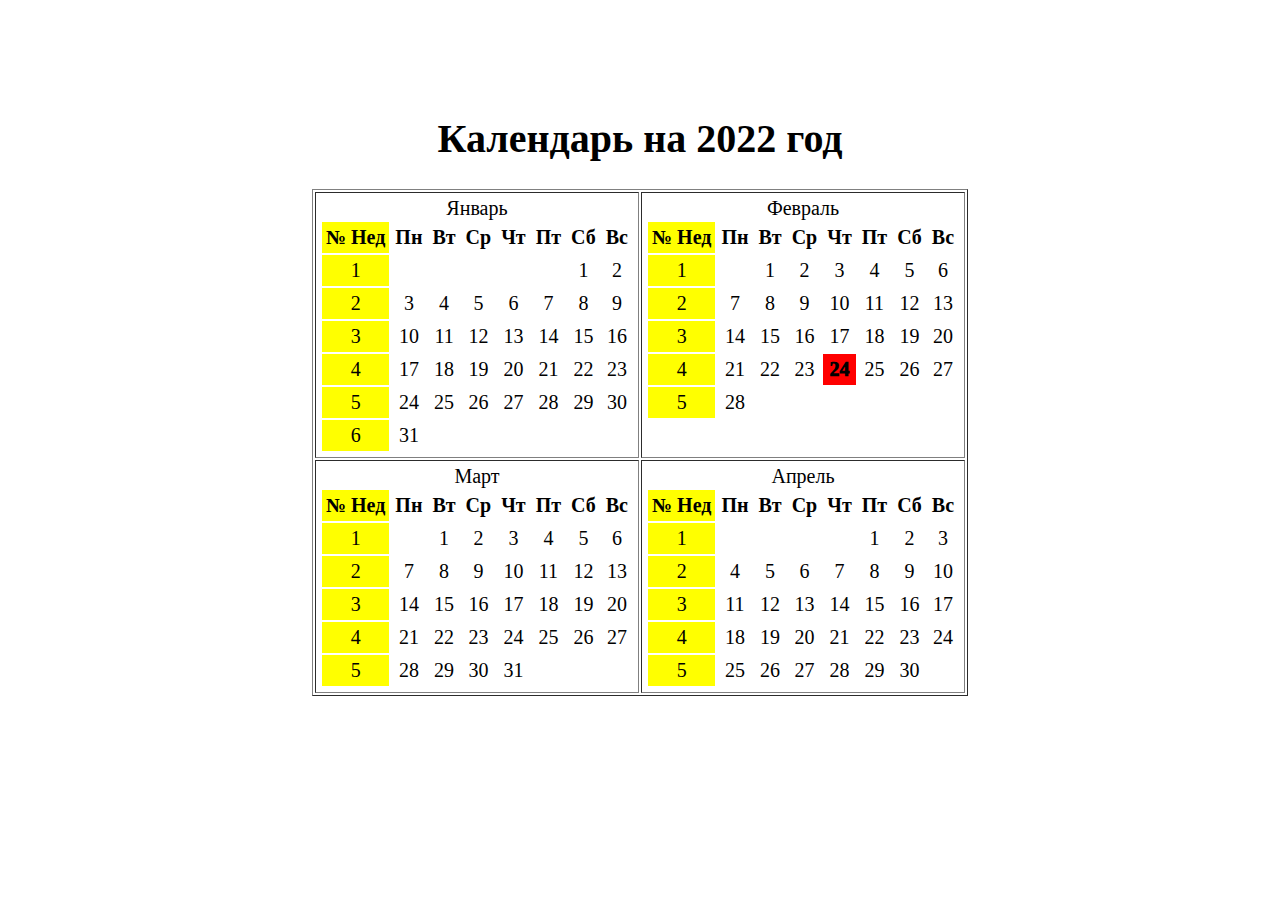
==== index.html @ 49517ae9 "hw4 done" ====
<!DOCTYPE html>
<html lang="en">
<head>
    <meta charset="UTF-8">
    <meta http-equiv="X-UA-Compatible" content="IE=edge">
    <meta name="viewport" content="width=device-width, initial-scale=1.0">
    <title>HW4</title>
    <style>
body {
    font-size: 20px;
    padding: 5rem;
}
th, td {
    padding: 0.25rem;
}
table {
    text-align: center;
    margin-left: auto;
    margin-right: auto;
}
h1 {
    text-align: center;
}
.pointday {
    background-color: red;
    font-weight: 1000;
}
.february {
    margin-bottom: 10%;
}
    </style>
</head>
<body>
    <div>
        <h1>Календарь на 2022 год</h1>
        <table border="1">
            <tbody>
                <tr>
                    <td>
                        <table>
                            <caption>Январь</caption>
                            <colgroup>
                                <col span="1" style="background:yellow">
                                <col>
                                <col>
                                <col>
                                <col>
                                <col>
                                <col>
                                <col>
                            </colgroup>
                            <tr>
                                <td><strong>№ Нед</strong></td>
                                <td><strong>Пн</strong></td>
                                <td><strong>Вт</strong></td>
                                <td><strong>Ср</strong></td>
                                <td><strong>Чт</strong></td>
                                <td><strong>Пт</strong></td>
                                <td><strong>Сб</strong></td>
                                <td><strong>Вс</strong></td>
                            </tr>
                            <tr>
                                <td>1</td>
                                <td>&nbsp;</td>
                                <td>&nbsp;</td>
                                <td>&nbsp;</td>
                                <td>&nbsp;</td>
                                <td>&nbsp;</td>
                                <td>1</td>
                                <td>2</td>
                            </tr>
                            <tr>
                                <td>2</td>
                                <td>3</td>
                                <td>4</td>
                                <td>5</td>
                                <td>6</td>
                                <td>7</td>
                                <td>8</td>
                                <td>9</td>
                            </tr>
                            <tr>
                                <td>3</td>
                                <td>10</td>
                                <td>11</td>
                                <td>12</td>
                                <td>13</td>
                                <td>14</td>
                                <td>15</td>
                                <td>16</td>
                            </tr>
                            <tr>
                                <td>4</td>
                                <td>17</td>
                                <td>18</td>
                                <td>19</td>
                                <td>20</td>
                                <td>21</td>
                                <td>22</td>
                                <td>23</td>
                            </tr>
                            <tr>
                                <td>5</td>
                                <td>24</td>
                                <td>25</td>
                                <td>26</td>
                                <td>27</td>
                                <td>28</td>
                                <td>29</td>
                                <td>30</td>
                            </tr>
                            <tr>
                                <td>6</td>
                                <td>31</td>
                                <td>&nbsp;</td>
                                <td>&nbsp;</td>
                                <td>&nbsp;</td>
                                <td>&nbsp;</td>
                                <td>&nbsp;</td>
                                <td>&nbsp;</td>
                            </tr>
                        </table>
                    </td>
                    <td>
                        <table class="february">
                            <caption>Февраль</caption>
                            <colgroup>
                                <col span="1" style="background:yellow">
                                <col>
                                <col>
                                <col>
                                <col>
                                <col>
                                <col>
                                <col>
                            </colgroup>
                            <tr>
                                <td><strong>№ Нед</strong></td>
                                <td><strong>Пн</strong></td>
                                <td><strong>Вт</strong></td>
                                <td><strong>Ср</strong></td>
                                <td><strong>Чт</strong></td>
                                <td><strong>Пт</strong></td>
                                <td><strong>Сб</strong></td>
                                <td><strong>Вс</strong></td>
                            </tr>
                            <tr>
                                <td>1</td>
                                <td>&nbsp;</td>
                                <td>1</td>
                                <td>2</td>
                                <td>3</td>
                                <td>4</td>
                                <td>5</td>
                                <td>6</td>
                            </tr>
                            <tr>
                                <td>2</td>
                                <td>7</td>
                                <td>8</td>
                                <td>9</td>
                                <td>10</td>
                                <td>11</td>
                                <td>12</td>
                                <td>13</td>
                            </tr>
                            <tr>
                                <td>3</td>
                                <td>14</td>
                                <td>15</td>
                                <td>16</td>
                                <td>17</td>
                                <td>18</td>
                                <td>19</td>
                                <td>20</td>
                            </tr>
                            <tr>
                                <td>4</td>
                                <td>21</td>
                                <td>22</td>
                                <td>23</td>
                                <td class="pointday">24</td>
                                <td>25</td>
                                <td>26</td>
                                <td>27</td>
                            </tr>
                            <tr>
                                <td>5</td>
                                <td>28</td>
                                <td>&nbsp;</td>
                                <td>&nbsp;</td>
                                <td>&nbsp;</td>
                                <td>&nbsp;</td>
                                <td>&nbsp;</td>
                                <td>&nbsp;</td>
                            </tr>
                        </table>
                    </td>
                </tr>
                <tr>
                    <td>
                        <table>
                            <caption>Март</caption>
                            <colgroup>
                                <col span="1" style="background:yellow">
                                <col>
                                <col>
                                <col>
                                <col>
                                <col>
                                <col>
                                <col>
                            </colgroup>
                            <tr>
                                <td><strong>№ Нед</strong></td>
                                <td><strong>Пн</strong></td>
                                <td><strong>Вт</strong></td>
                                <td><strong>Ср</strong></td>
                                <td><strong>Чт</strong></td>
                                <td><strong>Пт</strong></td>
                                <td><strong>Сб</strong></td>
                                <td><strong>Вс</strong></td>
                            </tr>
                            <tr>
                                <td>1</td>
                                <td>&nbsp;</td>
                                <td>1</td>
                                <td>2</td>
                                <td>3</td>
                                <td>4</td>
                                <td>5</td>
                                <td>6</td>
                            </tr>
                            <tr>
                                <td>2</td>
                                <td>7</td>
                                <td>8</td>
                                <td>9</td>
                                <td>10</td>
                                <td>11</td>
                                <td>12</td>
                                <td>13</td>
                            </tr>
                            <tr>
                                <td>3</td>
                                <td>14</td>
                                <td>15</td>
                                <td>16</td>
                                <td>17</td>
                                <td>18</td>
                                <td>19</td>
                                <td>20</td>
                            </tr>
                            <tr>
                                <td>4</td>
                                <td>21</td>
                                <td>22</td>
                                <td>23</td>
                                <td>24</td>
                                <td>25</td>
                                <td>26</td>
                                <td>27</td>
                            </tr>
                            <tr>
                                <td>5</td>
                                <td>28</td>
                                <td>29</td>
                                <td>30</td>
                                <td>31</td>
                                <td>&nbsp;</td>
                                <td>&nbsp;</td>
                                <td>&nbsp;</td>
                            </tr>
                        </table>
                    </td>
                    <td>
                        <table>
                            <caption>Апрель</caption>
                            <colgroup>
                                <col span="1" style="background:yellow">
                                <col>
                                <col>
                                <col>
                                <col>
                                <col>
                                <col>
                                <col>
                            </colgroup>
                            <tr>
                                <td><strong>№ Нед</strong></td>
                                <td><strong>Пн</strong></td>
                                <td><strong>Вт</strong></td>
                                <td><strong>Ср</strong></td>
                                <td><strong>Чт</strong></td>
                                <td><strong>Пт</strong></td>
                                <td><strong>Сб</strong></td>
                                <td><strong>Вс</strong></td>
                            </tr>
                            <tr>
                                <td>1</td>
                                <td>&nbsp;</td>
                                <td>&nbsp;</td>
                                <td>&nbsp;</td>
                                <td>&nbsp;</td>
                                <td>1</td>
                                <td>2</td>
                                <td>3</td>
                            </tr>
                            <tr>
                                <td>2</td>
                                <td>4</td>
                                <td>5</td>
                                <td>6</td>
                                <td>7</td>
                                <td>8</td>
                                <td>9</td>
                                <td>10</td>
                            </tr>
                            <tr>
                                <td>3</td>
                                <td>11</td>
                                <td>12</td>
                                <td>13</td>
                                <td>14</td>
                                <td>15</td>
                                <td>16</td>
                                <td>17</td>
                            </tr>
                            <tr>
                                <td>4</td>
                                <td>18</td>
                                <td>19</td>
                                <td>20</td>
                                <td>21</td>
                                <td>22</td>
                                <td>23</td>
                                <td>24</td>
                            </tr>
                            <tr>
                                <td>5</td>
                                <td>25</td>
                                <td>26</td>
                                <td>27</td>
                                <td>28</td>
                                <td>29</td>
                                <td>30</td>
                                <td>&nbsp;</td>
                            </tr>
                        </table>
                    </td>
                </tr>
            </tbody>
        </table>
    </div>
</body>
</html>
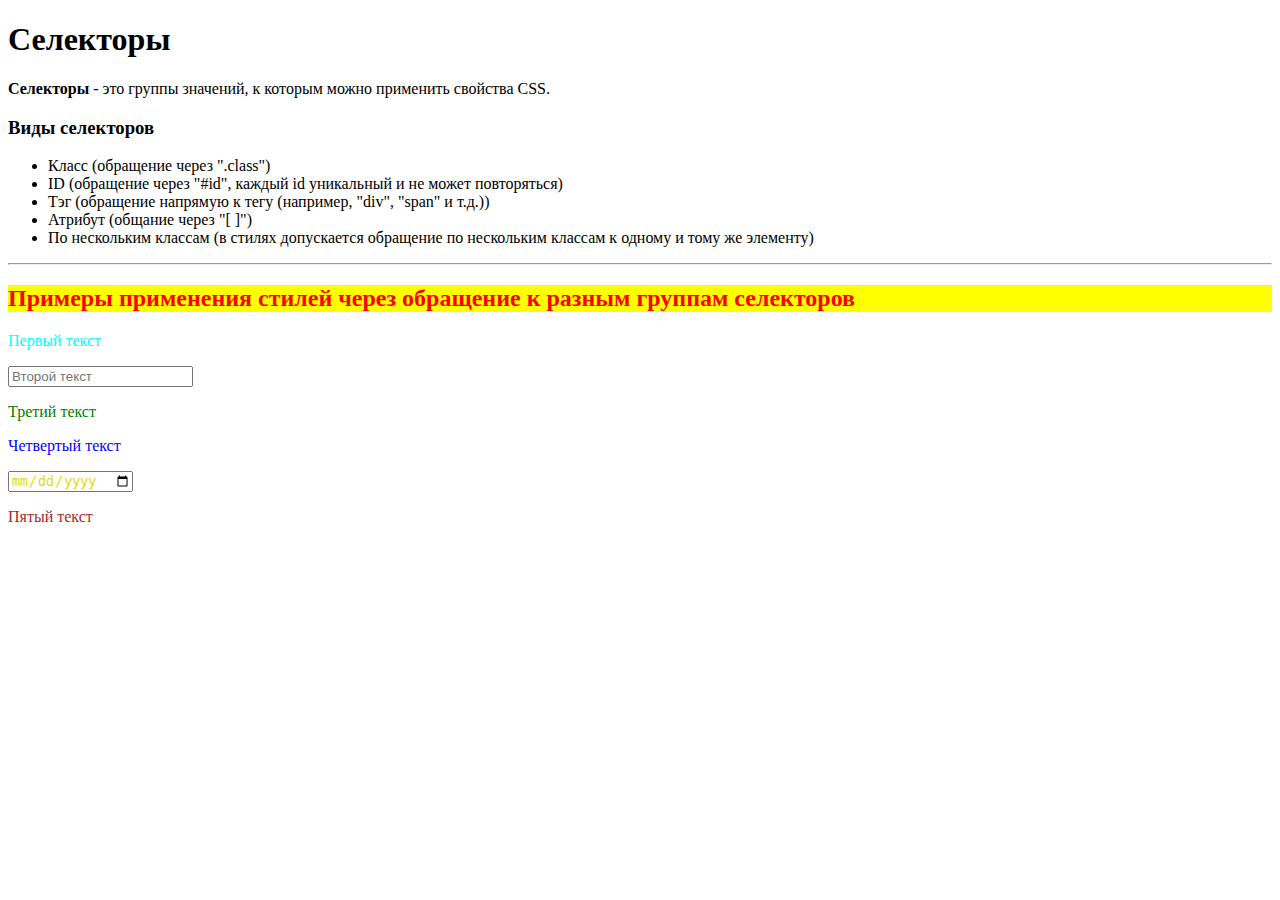
==== commit 8901bac0: "hw6 done" ====
--- a/index.html
+++ b/index.html
@@ -4,353 +4,53 @@
     <meta charset="UTF-8">
     <meta http-equiv="X-UA-Compatible" content="IE=edge">
     <meta name="viewport" content="width=device-width, initial-scale=1.0">
-    <title>HW4</title>
-    <style>
-body {
-    font-size: 20px;
-    padding: 5rem;
-}
-th, td {
-    padding: 0.25rem;
-}
-table {
-    text-align: center;
-    margin-left: auto;
-    margin-right: auto;
-}
-h1 {
-    text-align: center;
-}
-.pointday {
-    background-color: red;
-    font-weight: 1000;
-}
-.february {
-    margin-bottom: 10%;
-}
-    </style>
+    <title>DZ_6</title>
+    <link rel="stylesheet" href="./css/style.css">
 </head>
 <body>
-    <div>
-        <h1>Календарь на 2022 год</h1>
-        <table border="1">
-            <tbody>
-                <tr>
-                    <td>
-                        <table>
-                            <caption>Январь</caption>
-                            <colgroup>
-                                <col span="1" style="background:yellow">
-                                <col>
-                                <col>
-                                <col>
-                                <col>
-                                <col>
-                                <col>
-                                <col>
-                            </colgroup>
-                            <tr>
-                                <td><strong>№ Нед</strong></td>
-                                <td><strong>Пн</strong></td>
-                                <td><strong>Вт</strong></td>
-                                <td><strong>Ср</strong></td>
-                                <td><strong>Чт</strong></td>
-                                <td><strong>Пт</strong></td>
-                                <td><strong>Сб</strong></td>
-                                <td><strong>Вс</strong></td>
-                            </tr>
-                            <tr>
-                                <td>1</td>
-                                <td>&nbsp;</td>
-                                <td>&nbsp;</td>
-                                <td>&nbsp;</td>
-                                <td>&nbsp;</td>
-                                <td>&nbsp;</td>
-                                <td>1</td>
-                                <td>2</td>
-                            </tr>
-                            <tr>
-                                <td>2</td>
-                                <td>3</td>
-                                <td>4</td>
-                                <td>5</td>
-                                <td>6</td>
-                                <td>7</td>
-                                <td>8</td>
-                                <td>9</td>
-                            </tr>
-                            <tr>
-                                <td>3</td>
-                                <td>10</td>
-                                <td>11</td>
-                                <td>12</td>
-                                <td>13</td>
-                                <td>14</td>
-                                <td>15</td>
-                                <td>16</td>
-                            </tr>
-                            <tr>
-                                <td>4</td>
-                                <td>17</td>
-                                <td>18</td>
-                                <td>19</td>
-                                <td>20</td>
-                                <td>21</td>
-                                <td>22</td>
-                                <td>23</td>
-                            </tr>
-                            <tr>
-                                <td>5</td>
-                                <td>24</td>
-                                <td>25</td>
-                                <td>26</td>
-                                <td>27</td>
-                                <td>28</td>
-                                <td>29</td>
-                                <td>30</td>
-                            </tr>
-                            <tr>
-                                <td>6</td>
-                                <td>31</td>
-                                <td>&nbsp;</td>
-                                <td>&nbsp;</td>
-                                <td>&nbsp;</td>
-                                <td>&nbsp;</td>
-                                <td>&nbsp;</td>
-                                <td>&nbsp;</td>
-                            </tr>
-                        </table>
-                    </td>
-                    <td>
-                        <table class="february">
-                            <caption>Февраль</caption>
-                            <colgroup>
-                                <col span="1" style="background:yellow">
-                                <col>
-                                <col>
-                                <col>
-                                <col>
-                                <col>
-                                <col>
-                                <col>
-                            </colgroup>
-                            <tr>
-                                <td><strong>№ Нед</strong></td>
-                                <td><strong>Пн</strong></td>
-                                <td><strong>Вт</strong></td>
-                                <td><strong>Ср</strong></td>
-                                <td><strong>Чт</strong></td>
-                                <td><strong>Пт</strong></td>
-                                <td><strong>Сб</strong></td>
-                                <td><strong>Вс</strong></td>
-                            </tr>
-                            <tr>
-                                <td>1</td>
-                                <td>&nbsp;</td>
-                                <td>1</td>
-                                <td>2</td>
-                                <td>3</td>
-                                <td>4</td>
-                                <td>5</td>
-                                <td>6</td>
-                            </tr>
-                            <tr>
-                                <td>2</td>
-                                <td>7</td>
-                                <td>8</td>
-                                <td>9</td>
-                                <td>10</td>
-                                <td>11</td>
-                                <td>12</td>
-                                <td>13</td>
-                            </tr>
-                            <tr>
-                                <td>3</td>
-                                <td>14</td>
-                                <td>15</td>
-                                <td>16</td>
-                                <td>17</td>
-                                <td>18</td>
-                                <td>19</td>
-                                <td>20</td>
-                            </tr>
-                            <tr>
-                                <td>4</td>
-                                <td>21</td>
-                                <td>22</td>
-                                <td>23</td>
-                                <td class="pointday">24</td>
-                                <td>25</td>
-                                <td>26</td>
-                                <td>27</td>
-                            </tr>
-                            <tr>
-                                <td>5</td>
-                                <td>28</td>
-                                <td>&nbsp;</td>
-                                <td>&nbsp;</td>
-                                <td>&nbsp;</td>
-                                <td>&nbsp;</td>
-                                <td>&nbsp;</td>
-                                <td>&nbsp;</td>
-                            </tr>
-                        </table>
-                    </td>
-                </tr>
-                <tr>
-                    <td>
-                        <table>
-                            <caption>Март</caption>
-                            <colgroup>
-                                <col span="1" style="background:yellow">
-                                <col>
-                                <col>
-                                <col>
-                                <col>
-                                <col>
-                                <col>
-                                <col>
-                            </colgroup>
-                            <tr>
-                                <td><strong>№ Нед</strong></td>
-                                <td><strong>Пн</strong></td>
-                                <td><strong>Вт</strong></td>
-                                <td><strong>Ср</strong></td>
-                                <td><strong>Чт</strong></td>
-                                <td><strong>Пт</strong></td>
-                                <td><strong>Сб</strong></td>
-                                <td><strong>Вс</strong></td>
-                            </tr>
-                            <tr>
-                                <td>1</td>
-                                <td>&nbsp;</td>
-                                <td>1</td>
-                                <td>2</td>
-                                <td>3</td>
-                                <td>4</td>
-                                <td>5</td>
-                                <td>6</td>
-                            </tr>
-                            <tr>
-                                <td>2</td>
-                                <td>7</td>
-                                <td>8</td>
-                                <td>9</td>
-                                <td>10</td>
-                                <td>11</td>
-                                <td>12</td>
-                                <td>13</td>
-                            </tr>
-                            <tr>
-                                <td>3</td>
-                                <td>14</td>
-                                <td>15</td>
-                                <td>16</td>
-                                <td>17</td>
-                                <td>18</td>
-                                <td>19</td>
-                                <td>20</td>
-                            </tr>
-                            <tr>
-                                <td>4</td>
-                                <td>21</td>
-                                <td>22</td>
-                                <td>23</td>
-                                <td>24</td>
-                                <td>25</td>
-                                <td>26</td>
-                                <td>27</td>
-                            </tr>
-                            <tr>
-                                <td>5</td>
-                                <td>28</td>
-                                <td>29</td>
-                                <td>30</td>
-                                <td>31</td>
-                                <td>&nbsp;</td>
-                                <td>&nbsp;</td>
-                                <td>&nbsp;</td>
-                            </tr>
-                        </table>
-                    </td>
-                    <td>
-                        <table>
-                            <caption>Апрель</caption>
-                            <colgroup>
-                                <col span="1" style="background:yellow">
-                                <col>
-                                <col>
-                                <col>
-                                <col>
-                                <col>
-                                <col>
-                                <col>
-                            </colgroup>
-                            <tr>
-                                <td><strong>№ Нед</strong></td>
-                                <td><strong>Пн</strong></td>
-                                <td><strong>Вт</strong></td>
-                                <td><strong>Ср</strong></td>
-                                <td><strong>Чт</strong></td>
-                                <td><strong>Пт</strong></td>
-                                <td><strong>Сб</strong></td>
-                                <td><strong>Вс</strong></td>
-                            </tr>
-                            <tr>
-                                <td>1</td>
-                                <td>&nbsp;</td>
-                                <td>&nbsp;</td>
-                                <td>&nbsp;</td>
-                                <td>&nbsp;</td>
-                                <td>1</td>
-                                <td>2</td>
-                                <td>3</td>
-                            </tr>
-                            <tr>
-                                <td>2</td>
-                                <td>4</td>
-                                <td>5</td>
-                                <td>6</td>
-                                <td>7</td>
-                                <td>8</td>
-                                <td>9</td>
-                                <td>10</td>
-                            </tr>
-                            <tr>
-                                <td>3</td>
-                                <td>11</td>
-                                <td>12</td>
-                                <td>13</td>
-                                <td>14</td>
-                                <td>15</td>
-                                <td>16</td>
-                                <td>17</td>
-                            </tr>
-                            <tr>
-                                <td>4</td>
-                                <td>18</td>
-                                <td>19</td>
-                                <td>20</td>
-                                <td>21</td>
-                                <td>22</td>
-                                <td>23</td>
-                                <td>24</td>
-                            </tr>
-                            <tr>
-                                <td>5</td>
-                                <td>25</td>
-                                <td>26</td>
-                                <td>27</td>
-                                <td>28</td>
-                                <td>29</td>
-                                <td>30</td>
-                                <td>&nbsp;</td>
-                            </tr>
-                        </table>
-                    </td>
-                </tr>
-            </tbody>
-        </table>
-    </div>
+    <main>
+        <section>
+            <div>
+                <h1>Селекторы</h1>
+                <p>
+                    <strong>Селекторы</strong> - это группы значений, к которым можно применить свойства CSS.
+                </p>
+                <h3>Виды селекторов</h3>
+                <ul>
+                    <li>Класс (обращение через ".class")</li>
+                    <li>ID (обращение через "#id", каждый id уникальный и не может повторяться)</li>
+                    <li>Тэг (обращение напрямую к тегу (например, "div", "span" и т.д.))</li>
+                    <li>Атрибут (общание через "[ ]")</li>
+                    <li>По нескольким классам (в стилях допускается обращение по нескольким классам к одному и тому же элементу)</li>
+                </ul>
+            </div>
+        </section>
+        <hr>
+        <section>
+            <div>
+                <h2 class="backgroundtitle title">Примеры применения стилей через обращение к разным группам селекторов</h2>
+                <p>
+                    <span>Первый текст</span>
+                </p>
+                <form>
+                    <label>
+                        <input type="text" placeholder="Второй текст">
+                    </label>
+                </form>
+                <div class="double-class">
+                    <p class="third-text">
+                        Третий текст
+                    </p>
+                </div>
+                <p class="fourth-text">Четвертый текст</p>
+                <form>
+                    <label>
+                        <input type="date" id="fifthTextId">
+                    </label>
+                </form>
+                <p>Пятый текст</p>
+            </div>
+        </section>
+    </main>
 </body>
 </html>--- a/css/style.css
+++ b/css/style.css
@@ -0,0 +1,31 @@
+.backgroundtitle {
+    background-color: yellow;
+}
+
+.title {
+    color: red;
+}
+
+input[placeholder] {
+    color: red;
+}
+
+span {
+    color: aqua;
+}
+
+.double-class .third-text {
+    color: green;
+}
+
+.fourth-text {
+    color: blue;
+}
+
+#fifthTextId {
+    color: rgb(224, 221, 1);
+}
+
+p:nth-last-child(1) {
+    color: brown;
+}
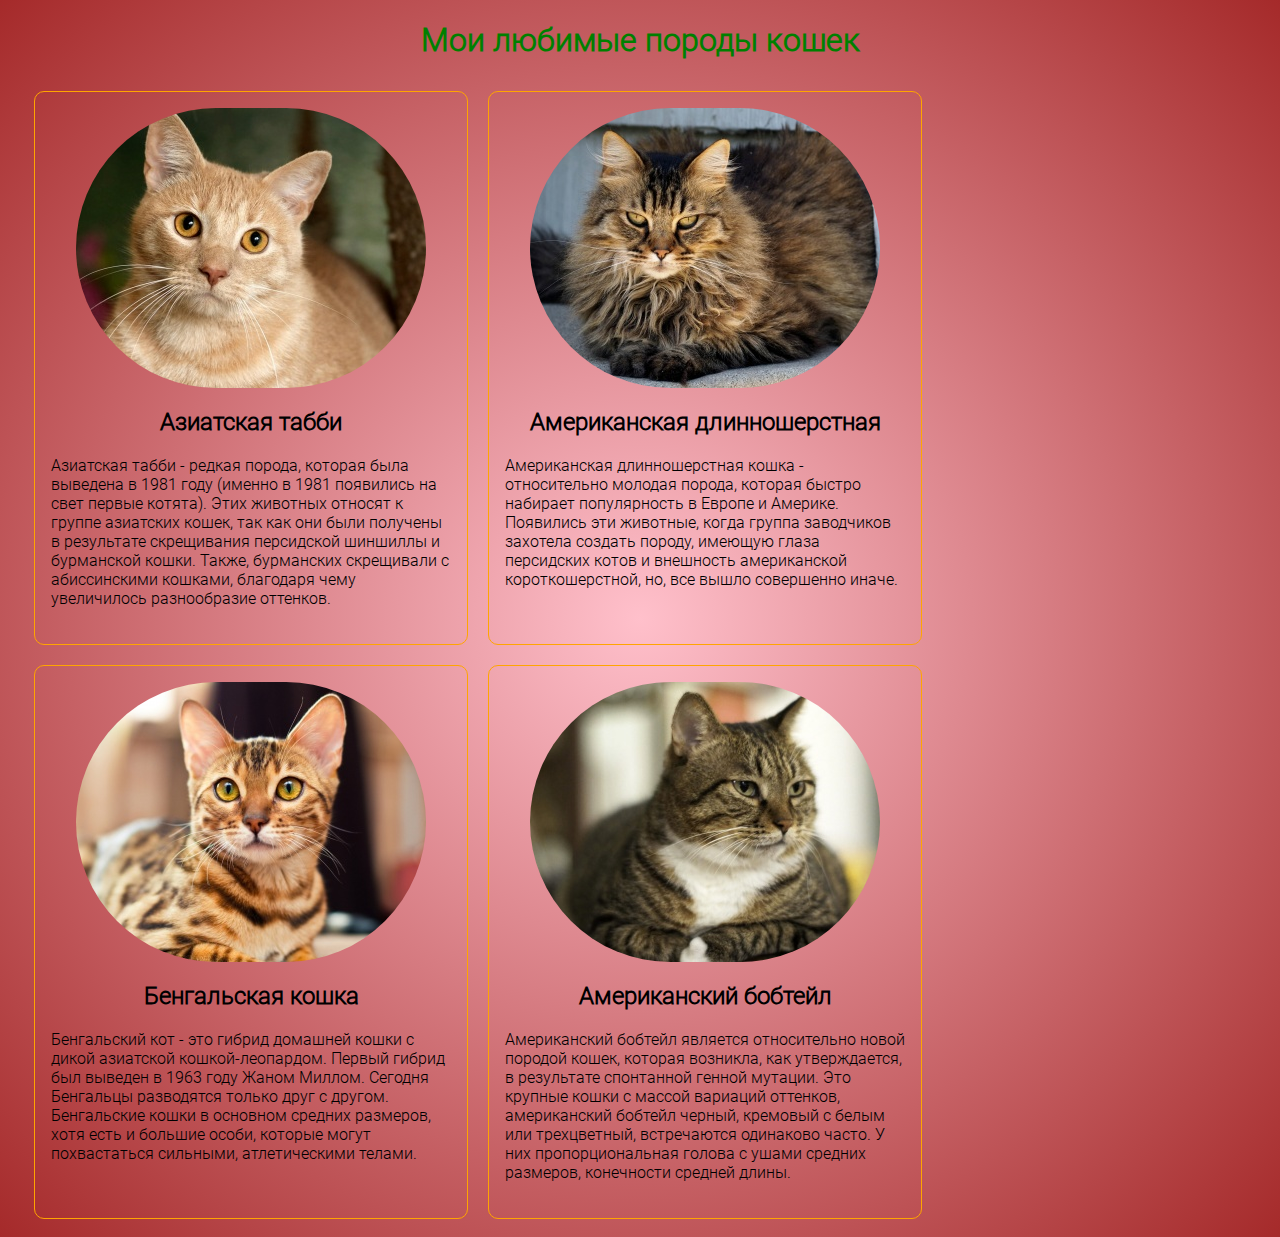
==== commit df4885b8: "hw7 done" ====
--- a/index.html
+++ b/index.html
@@ -1,56 +1,55 @@
 <!DOCTYPE html>
-<html lang="en">
+<html lang="ru">
 <head>
     <meta charset="UTF-8">
     <meta http-equiv="X-UA-Compatible" content="IE=edge">
     <meta name="viewport" content="width=device-width, initial-scale=1.0">
-    <title>DZ_6</title>
-    <link rel="stylesheet" href="./css/style.css">
+    <link rel="stylesheet" href="./fonts/fonts.css">
+    <link rel="stylesheet" href="./style.css">
+    <title>DZ_7</title>
 </head>
 <body>
     <main>
-        <section>
-            <div>
-                <h1>Селекторы</h1>
+        <h1 class="main-title">Мои любимые породы кошек</h1>
+        <div class="container">
+            <div class="card">
+                <img class="image" src="./images/aziatskaya-tabbi.jpg" alt="aziatskaya-tabbi">
+                <h2 class="secondary-title">Азиатская табби</h2>
                 <p>
-                    <strong>Селекторы</strong> - это группы значений, к которым можно применить свойства CSS.
+                    Азиатская табби - редкая порода, которая была выведена в 1981 году (именно в 1981 появились на свет первые котята). 
+                    Этих животных относят к группе азиатских кошек, так как они были получены в результате скрещивания персидской шиншиллы и бурманской кошки. 
+                    Также, бурманских скрещивали с абиссинскими кошками, благодаря чему увеличилось разнообразие оттенков.
                 </p>
-                <h3>Виды селекторов</h3>
-                <ul>
-                    <li>Класс (обращение через ".class")</li>
-                    <li>ID (обращение через "#id", каждый id уникальный и не может повторяться)</li>
-                    <li>Тэг (обращение напрямую к тегу (например, "div", "span" и т.д.))</li>
-                    <li>Атрибут (общание через "[ ]")</li>
-                    <li>По нескольким классам (в стилях допускается обращение по нескольким классам к одному и тому же элементу)</li>
-                </ul>
             </div>
-        </section>
-        <hr>
-        <section>
-            <div>
-                <h2 class="backgroundtitle title">Примеры применения стилей через обращение к разным группам селекторов</h2>
+            <div class="card">
+                <img class="image" src="./images/amerikanskaya-dlinnosherstnaya-koshka.jpg" alt="amerikanskaya-dlinnosherstnaya">
+                <h2 class="secondary-title">Американская длинношерстная</h2>
                 <p>
-                    <span>Первый текст</span>
+                    Американская длинношерстная кошка - относительно молодая порода, которая быстро набирает популярность в Европе и Америке. 
+                    Появились эти животные, когда группа заводчиков захотела создать породу, имеющую глаза персидских котов и внешность американской 
+                    короткошерстной, но, все вышло совершенно иначе.
                 </p>
-                <form>
-                    <label>
-                        <input type="text" placeholder="Второй текст">
-                    </label>
-                </form>
-                <div class="double-class">
-                    <p class="third-text">
-                        Третий текст
-                    </p>
-                </div>
-                <p class="fourth-text">Четвертый текст</p>
-                <form>
-                    <label>
-                        <input type="date" id="fifthTextId">
-                    </label>
-                </form>
-                <p>Пятый текст</p>
             </div>
-        </section>
+            <div class="card">
+                <img class="image" src="./images/bengalskaya-koshka.jpg" alt="bengalskaya">
+                <h2 class="secondary-title">Бенгальская кошка</h2>
+                <p>
+                    Бенгальский кот - это гибрид домашней кошки с дикой азиатской кошкой-леопардом. Первый гибрид был выведен в 1963 году Жаном Миллом. 
+                    Сегодня Бенгальцы разводятся только друг с другом. Бенгальские кошки в основном средних размеров, хотя есть и большие особи, 
+                    которые могут похвастаться сильными, атлетическими телами.
+                </p>
+            </div>
+            <div class="card">
+                <img class="image" src="./images/amerikanskiy-bobteyl.jpg" alt="amerikanskiy-bobteyl">
+                <h2 class="secondary-title">Американский бобтейл</h2>
+                <p>
+                    Американский бобтейл является относительно новой породой кошек, которая возникла, как утверждается, в результате спонтанной генной мутации.
+                    Это крупные кошки с массой вариаций оттенков, американский бобтейл черный, кремовый с белым или трехцветный, встречаются одинаково часто.
+                    У них пропорциональная голова с ушами средних размеров, конечности средней длины.
+                </p>
+            </div>
+            <p class="clearfix"></p>
+        </div>
     </main>
 </body>
 </html>--- a/fonts/fonts.css
+++ b/fonts/fonts.css
@@ -0,0 +1,7 @@
+@font-face {
+  font-family: 'Roboto';
+  src: url(./Roboto-Light.woff) format('woff'),
+       url(./Roboto-Light.woff2) format('woff2');
+       font-weight: 300;
+       font-style: normal;
+}
--- a/style.css
+++ b/style.css
@@ -0,0 +1,56 @@
+html {
+    font-family: 'Roboto', sans-serif;
+    font-weight: 300;
+    font-style: normal;
+}
+
+.container {
+    max-width: 100%;
+    margin-left: auto;
+    margin-right: auto;
+    padding-left: 1rem;
+    padding-right: 1rem;
+}
+
+.card {
+    border: 1px solid orange;
+    border-radius: 10px;
+    float: left;
+    max-width: 400px;
+    padding: 1rem;
+    margin: 10px;
+    min-height: 520px;
+}
+
+.card:hover {
+    box-shadow: 0px 10px 15px 0px red;
+}
+
+.image {
+    display: block;
+    margin-left: auto;
+    margin-right: auto;
+    border-radius: 150px;
+    max-width: 100%;
+}
+
+.main-title {
+    margin-left: auto;
+    margin-right: auto;
+    text-align: center;
+    color: green;
+}
+
+.secondary-title {
+    margin-left: auto;
+    margin-right: auto;
+    text-align: center; 
+}
+
+body {
+    background-image: radial-gradient(pink, brown)
+}
+
+.clearfix {
+    clear: both;
+}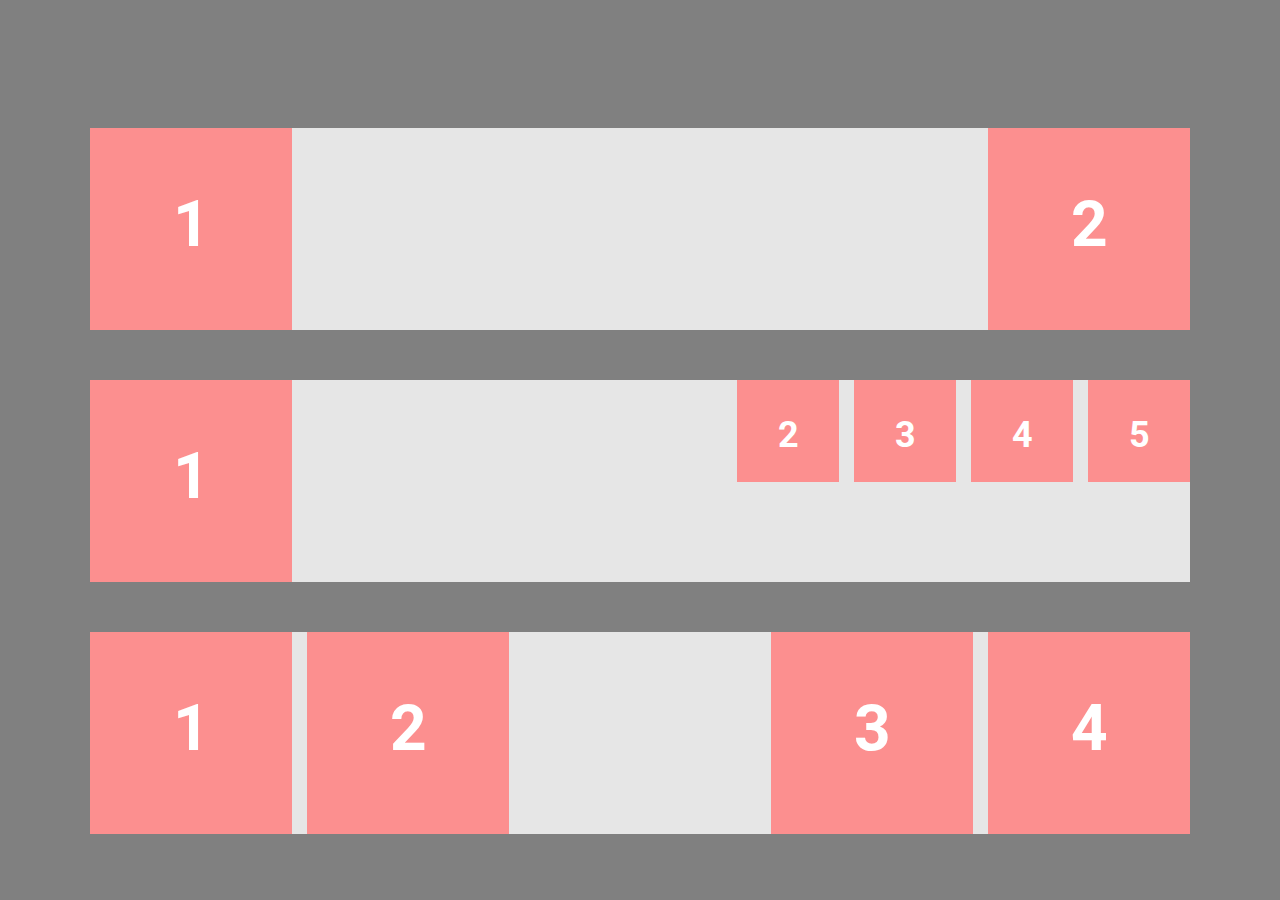
==== commit 6803ed08: "hw9 done" ====
--- a/index.html
+++ b/index.html
@@ -1,55 +1,59 @@
 <!DOCTYPE html>
-<html lang="ru">
+<html lang="en">
 <head>
     <meta charset="UTF-8">
     <meta http-equiv="X-UA-Compatible" content="IE=edge">
     <meta name="viewport" content="width=device-width, initial-scale=1.0">
-    <link rel="stylesheet" href="./fonts/fonts.css">
+    <link rel="stylesheet" href="./fonts/font.css">
     <link rel="stylesheet" href="./style.css">
-    <title>DZ_7</title>
+    <title>DZ_9</title>
 </head>
 <body>
-    <main>
-        <h1 class="main-title">Мои любимые породы кошек</h1>
-        <div class="container">
-            <div class="card">
-                <img class="image" src="./images/aziatskaya-tabbi.jpg" alt="aziatskaya-tabbi">
-                <h2 class="secondary-title">Азиатская табби</h2>
-                <p>
-                    Азиатская табби - редкая порода, которая была выведена в 1981 году (именно в 1981 появились на свет первые котята). 
-                    Этих животных относят к группе азиатских кошек, так как они были получены в результате скрещивания персидской шиншиллы и бурманской кошки. 
-                    Также, бурманских скрещивали с абиссинскими кошками, благодаря чему увеличилось разнообразие оттенков.
-                </p>
+    <section>
+        <div class="card card1">
+            <span>1</span>
+        </div>
+        <div class="card card2">
+            <span>2</span>
+        </div>
+        <p class="clearfix"></p>
+    </section>
+    <section>
+        <div class="card card3">
+            <span>1</span>
+        </div>
+        <div class="wrapper">
+            <div class="card card4">
+                <span>2</span>
             </div>
-            <div class="card">
-                <img class="image" src="./images/amerikanskaya-dlinnosherstnaya-koshka.jpg" alt="amerikanskaya-dlinnosherstnaya">
-                <h2 class="secondary-title">Американская длинношерстная</h2>
-                <p>
-                    Американская длинношерстная кошка - относительно молодая порода, которая быстро набирает популярность в Европе и Америке. 
-                    Появились эти животные, когда группа заводчиков захотела создать породу, имеющую глаза персидских котов и внешность американской 
-                    короткошерстной, но, все вышло совершенно иначе.
-                </p>
+            <div class="card card5">
+                <span>3</span>
             </div>
-            <div class="card">
-                <img class="image" src="./images/bengalskaya-koshka.jpg" alt="bengalskaya">
-                <h2 class="secondary-title">Бенгальская кошка</h2>
-                <p>
-                    Бенгальский кот - это гибрид домашней кошки с дикой азиатской кошкой-леопардом. Первый гибрид был выведен в 1963 году Жаном Миллом. 
-                    Сегодня Бенгальцы разводятся только друг с другом. Бенгальские кошки в основном средних размеров, хотя есть и большие особи, 
-                    которые могут похвастаться сильными, атлетическими телами.
-                </p>
+            <div class="card card6">
+                <span>4</span>
             </div>
-            <div class="card">
-                <img class="image" src="./images/amerikanskiy-bobteyl.jpg" alt="amerikanskiy-bobteyl">
-                <h2 class="secondary-title">Американский бобтейл</h2>
-                <p>
-                    Американский бобтейл является относительно новой породой кошек, которая возникла, как утверждается, в результате спонтанной генной мутации.
-                    Это крупные кошки с массой вариаций оттенков, американский бобтейл черный, кремовый с белым или трехцветный, встречаются одинаково часто.
-                    У них пропорциональная голова с ушами средних размеров, конечности средней длины.
-                </p>
+            <div class="card card7">
+                <span>5</span>
             </div>
-            <p class="clearfix"></p>
         </div>
-    </main>
+        <p class="clearfix"></p>
+    </section>
+    <section>
+        <div class="card card8">
+            <span>1</span>
+        </div>
+        <div class="card card9">
+            <span>2</span>
+        </div>
+        <div class="wrapper_2">
+            <div class="card card10">
+                <span>3</span>
+            </div>
+            <div class="card card11">
+                <span>4</span>
+            </div>
+        </div>
+        <p class="clearfix"></p>
+    </section>
 </body>
 </html>--- a/fonts/font.css
+++ b/fonts/font.css
@@ -0,0 +1,7 @@
+@font-face {
+  font-family: 'Roboto';
+  src: url(./Roboto-Bold.woff) format('woff'),
+       url(./Roboto-Bold.woff2) format('woff2');
+       font-weight: 700;
+       font-style: normal;
+}
--- a/style.css
+++ b/style.css
@@ -1,56 +1,77 @@
 html {
     font-family: 'Roboto', sans-serif;
-    font-weight: 300;
+    font-weight: 700;
     font-style: normal;
-}
-
-.container {
-    max-width: 100%;
-    margin-left: auto;
-    margin-right: auto;
-    padding-left: 1rem;
-    padding-right: 1rem;
-}
-
-.card {
-    border: 1px solid orange;
-    border-radius: 10px;
-    float: left;
-    max-width: 400px;
-    padding: 1rem;
-    margin: 10px;
-    min-height: 520px;
-}
-
-.card:hover {
-    box-shadow: 0px 10px 15px 0px red;
-}
-
-.image {
-    display: block;
-    margin-left: auto;
-    margin-right: auto;
-    border-radius: 150px;
-    max-width: 100%;
-}
-
-.main-title {
-    margin-left: auto;
-    margin-right: auto;
-    text-align: center;
-    color: green;
-}
-
-.secondary-title {
-    margin-left: auto;
-    margin-right: auto;
-    text-align: center; 
+    font-size: 64px;
 }
 
 body {
-    background-image: radial-gradient(pink, brown)
+    background-color: grey;
+    max-width: 1100px;
+    margin-left: auto;
+    margin-right: auto;
+    margin-top: 2rem
+}
+
+section {
+    background-color: #E6E6E6;
+    margin-bottom: 50px;
+}
+
+span {
+    color: white;
 }
 
 .clearfix {
     clear: both;
+}
+
+.card {
+    border: 1px solid #FC8F8F;
+    background-color: #FC8F8F;
+    height: 200px;
+    width: 200px;
+    text-align: center;
+    line-height: 300%;
+}
+
+.card1 {
+    float: left;
+}
+
+.card2 {
+    float: right;
+}
+
+.card3 {
+    float: left;
+}
+
+.card4, .card5, .card6, .card7 {
+    width: 100px;
+    height: 100px;
+    margin-left: 15px;
+    font-size: 36px;
+}
+
+.card8, .card9 {
+    float: left;
+    margin-right: 15px;
+}
+
+.wrapper_2 .card10, .card11 {
+    margin-left: 15px;
+    float: left;
+}
+
+.wrapper .card4, .card5, .card6, .card7 {
+    float: left;
+}
+
+.wrapper {
+    float: right;
+}
+
+.wrapper_2 {
+    float: right;
 }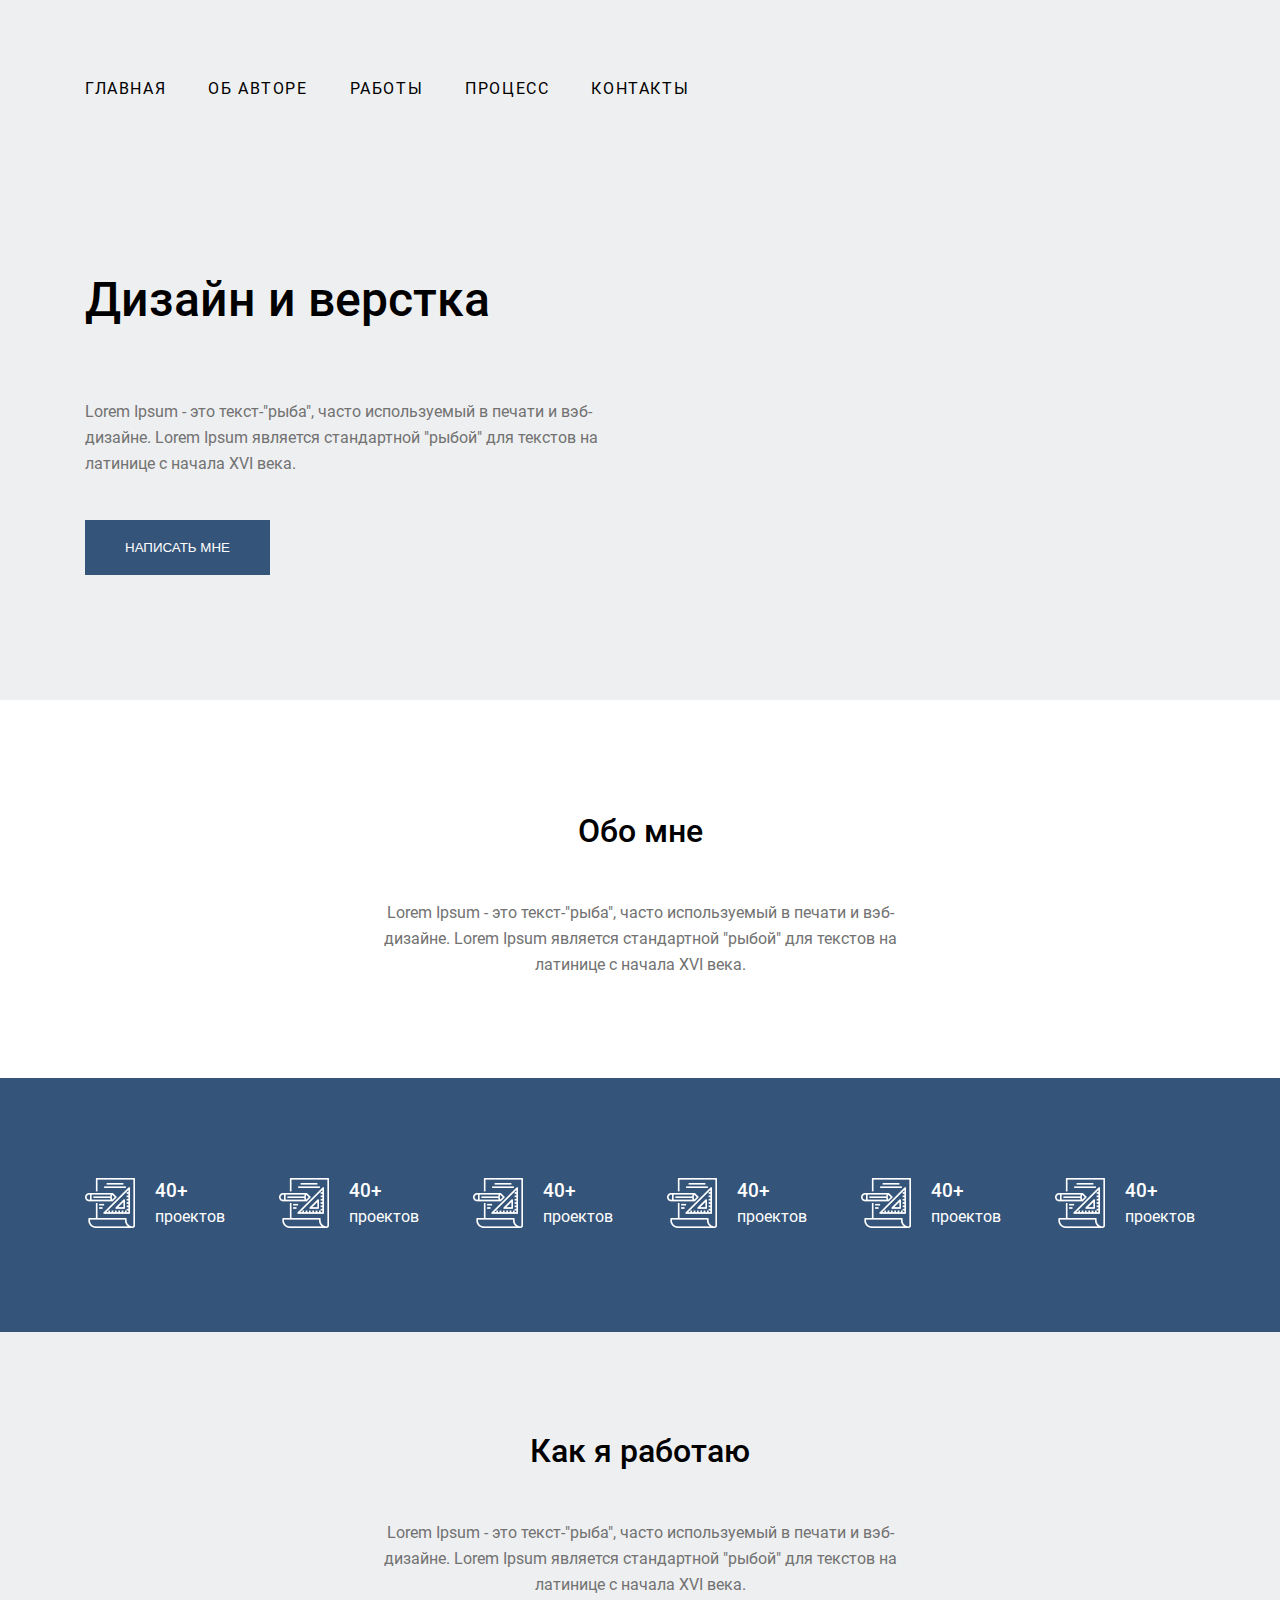
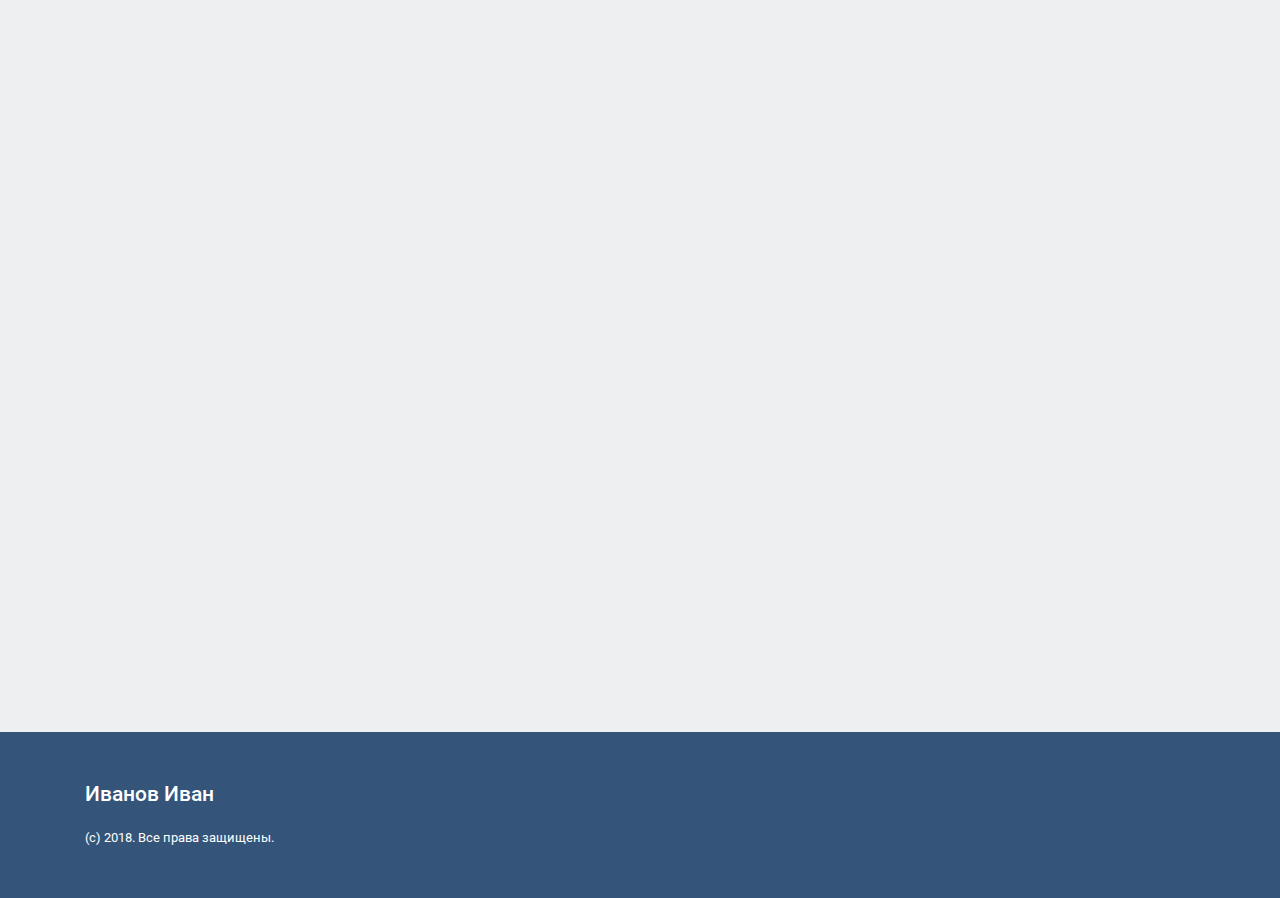
==== commit 14eb8fde: "hw8 done" ====
--- a/index.html
+++ b/index.html
@@ -1,59 +1,116 @@
 <!DOCTYPE html>
 <html lang="en">
+
 <head>
     <meta charset="UTF-8">
     <meta http-equiv="X-UA-Compatible" content="IE=edge">
     <meta name="viewport" content="width=device-width, initial-scale=1.0">
     <link rel="stylesheet" href="./fonts/font.css">
     <link rel="stylesheet" href="./style.css">
-    <title>DZ_9</title>
+    <title>DZ_8</title>
 </head>
+
 <body>
-    <section>
-        <div class="card card1">
-            <span>1</span>
-        </div>
-        <div class="card card2">
-            <span>2</span>
-        </div>
-        <p class="clearfix"></p>
-    </section>
-    <section>
-        <div class="card card3">
-            <span>1</span>
-        </div>
-        <div class="wrapper">
-            <div class="card card4">
-                <span>2</span>
-            </div>
-            <div class="card card5">
-                <span>3</span>
-            </div>
-            <div class="card card6">
-                <span>4</span>
-            </div>
-            <div class="card card7">
-                <span>5</span>
+    <section class="section_1">
+        <div class="container">
+            <nav class="header">
+                <a href="#" class="nav-link">ГЛАВНАЯ</a>
+                <a href="#" class="nav-link">ОБ АВТОРЕ</a>
+                <a href="#" class="nav-link">РАБОТЫ</a>
+                <a href="#" class="nav-link">ПРОЦЕСС</a>
+                <a href="#" class="nav-link">КОНТАКТЫ</a>
+            </nav>
+            <div class="main-content">
+                <h1 class="main-title">Дизайн и верстка</h1>
+                <p class="first-content">
+                    Lorem Ipsum - это текст-"рыба", часто используемый в печати и вэб-дизайне.
+                    Lorem Ipsum является стандартной "рыбой" для текстов на латинице с начала XVI века.
+                </p>
+                <button type="button" class="button">НАПИСАТЬ МНЕ</button>
             </div>
         </div>
-        <p class="clearfix"></p>
     </section>
-    <section>
-        <div class="card card8">
-            <span>1</span>
+    <section class="section_2">
+        <div class="container">
+            <h2 class="secondary-title">Обо мне</h2>
+            <p class="second-content">
+                Lorem Ipsum - это текст-"рыба", часто используемый в печати и вэб-дизайне.
+                Lorem Ipsum является стандартной "рыбой" для текстов на латинице с начала XVI века.
+            </p>
         </div>
-        <div class="card card9">
-            <span>2</span>
-        </div>
-        <div class="wrapper_2">
-            <div class="card card10">
-                <span>3</span>
-            </div>
-            <div class="card card11">
-                <span>4</span>
+        <div class="card-background">
+            <div class="container">
+                <div class="card-section">
+                    <div class="card">
+                        <img src="./images/card_logo.png" alt="logo">
+                        <div class="card-description">
+                            <h3>40+</h3>
+                            <p>проектов</p>
+                        </div>
+                    </div>
+                    <div class="card">
+                        <img src="./images/card_logo.png" alt="logo">
+                        <div class="card-description">
+                            <h3>40+</h3>
+                            <p>проектов</p>
+                        </div>
+                    </div>
+                    <div class="card">
+                        <img src="./images/card_logo.png" alt="logo">
+                        <div class="card-description">
+                            <h3>40+</h3>
+                            <p>проектов</p>
+                        </div>
+                    </div>
+                    <div class="card">
+                        <img src="./images/card_logo.png" alt="logo">
+                        <div class="card-description">
+                            <h3>40+</h3>
+                            <p>проектов</p>
+                        </div>
+                    </div>
+                    <div class="card">
+                        <img src="./images/card_logo.png" alt="logo">
+                        <div class="card-description">
+                            <h3>40+</h3>
+                            <p>проектов</p>
+                        </div>
+                    </div>
+                    <div class="card">
+                        <img src="./images/card_logo.png" alt="logo">
+                        <div class="card-description">
+                            <h3>40+</h3>
+                            <p>проектов</p>
+                        </div>
+                    </div>
+                </div>
             </div>
         </div>
-        <p class="clearfix"></p>
     </section>
+    <section class="section_3">
+        <div class="container">
+            <h2 class="third-title">Как я работаю</h2>
+            <p class="third-content">
+                Lorem Ipsum - это текст-"рыба", часто используемый в печати и вэб-дизайне.
+                Lorem Ipsum является стандартной "рыбой" для текстов на латинице с начала XVI века.
+            </p>
+            <div>
+                <iframe width="1110" height="600" src="https://www.youtube.com/embed/cUkkpj5uPLM"
+                    title="YouTube video player" frameborder="0"
+                    allow="accelerometer; autoplay; clipboard-write; encrypted-media; gyroscope; picture-in-picture"
+                    allowfullscreen>
+                </iframe>
+            </div>
+        </div>
+    </section>
+    <footer class="footer">
+        <div class="container">
+            <h3 class="footer-title">Иванов Иван</h3>
+            <p class="footer-content">
+                (с) 2018. Все права защищены.
+            </p>
+        </div>
+    </footer>
 </body>
+
 </html>--- a/fonts/font.css
+++ b/fonts/font.css
@@ -1,7 +1,15 @@
 @font-face {
   font-family: 'Roboto';
-  src: url(./Roboto-Bold.woff) format('woff'),
-       url(./Roboto-Bold.woff2) format('woff2');
-       font-weight: 700;
-       font-style: normal;
+  src: url('Roboto-Medium.woff') format('woff'),
+       url('Roboto-Medium.woff2') format('woff2');
+  font-weight: 500;
+  font-style: normal;
 }
+
+@font-face {
+  font-family: 'Roboto';
+  src: url('Roboto-Regular.woff') format('woff'),
+       url('Roboto-Regular.woff2') format('woff2');
+  font-weight: 400;
+  font-style: normal;
+}--- a/style.css
+++ b/style.css
@@ -1,77 +1,163 @@
+* {
+    margin: 0;
+    padding: 0;
+    box-sizing: border-box;
+}
+
+img {
+    max-width: 100%;
+}
+
+a {
+    text-decoration: none;
+    color: inherit;
+}
+
 html {
     font-family: 'Roboto', sans-serif;
-    font-weight: 700;
+    font-weight: 400;
     font-style: normal;
-    font-size: 64px;
 }
 
-body {
-    background-color: grey;
-    max-width: 1100px;
+h1, h2, h3 {
+    font-family: 'Roboto', sans-serif;
+    font-weight: 500;
+    font-style: normal;
+}
+
+.section_1 {
+    background-color: #EEEFF1;
+    min-height: 700px;
+}
+
+.container {
     margin-left: auto;
     margin-right: auto;
-    margin-top: 2rem
+    max-width: calc(1110px + 2rem);
+    padding-right: 1rem;
+    padding-left: 1rem;
 }
 
-section {
-    background-color: #E6E6E6;
-    margin-bottom: 50px;
+.header {
+    display: flex;
+    justify-content: flex-start;
+    gap: 42px;
+    padding-top: 79px;
+    padding-bottom: 162px;
+    letter-spacing: 0.1em
 }
 
-span {
-    color: white;
+.nav-link:hover {
+    color: #34547A;
+    font-family: 'Roboto', sans-serif;
+    font-weight: 500;
+    font-style: normal;
 }
 
-.clearfix {
-    clear: both;
+.first-content {
+    padding-top: 60px;
+    max-width: 540px;
+    color: #727272;
+    line-height: 26px;
 }
 
-.card {
-    border: 1px solid #FC8F8F;
-    background-color: #FC8F8F;
-    height: 200px;
-    width: 200px;
-    text-align: center;
-    line-height: 300%;
+h1 {
+    font-size: 48px;
+    line-height: 79px;
 }
 
-.card1 {
-    float: left;
+.main-content {
+    position: relative;
 }
 
-.card2 {
-    float: right;
+.button {
+    position: absolute;
+    top: 260px;
+    padding-top: 20px;
+    padding-bottom: 20px;
+    padding-left: 40px;
+    padding-right: 40px;
+    background-color: #34547A;
+    color: #FFFFFF;
+    border: none;
+    cursor:pointer;
 }
 
-.card3 {
-    float: left;
+.secondary-title {
+    margin-top: 112px;
+    text-align: center;
+    font-size: 32px;
+    line-height: 38px;
 }
 
-.card4, .card5, .card6, .card7 {
-    width: 100px;
-    height: 100px;
-    margin-left: 15px;
-    font-size: 36px;
+.second-content {
+    margin-top: 50px;
+    margin-bottom: 100px;
+    text-align: center;
+    color: #727272;
+    max-width: 540px;
+    margin-left: auto;
+    margin-right: auto;
+    line-height: 26px;
 }
 
-.card8, .card9 {
-    float: left;
-    margin-right: 15px;
+.card-background {
+    background-color: #34547A;
 }
 
-.wrapper_2 .card10, .card11 {
-    margin-left: 15px;
-    float: left;
+.card-section {
+    display: flex;
+    justify-content: space-between;
+    gap: 1rem;
+    padding-top: 100px;
+    padding-bottom: 100px;
 }
 
-.wrapper .card4, .card5, .card6, .card7 {
-    float: left;
+.card-description {
+    float: right;
+    color: #FFFFFF;
+    margin-left: 20px;
+    line-height: 26px;
 }
 
-.wrapper {
-    float: right;
+.section_3 {
+    background-color: #EEEFF1;
+    min-height: 1000px;
 }
 
-.wrapper_2 {
-    float: right;
+.third-title {
+    padding-top: 100px;
+    text-align: center;
+    font-size: 32px;
+    line-height: 38px;
+}
+
+.third-content {
+    margin-top: 50px;
+    margin-bottom: 100px;
+    text-align: center;
+    color: #727272;
+    max-width: 540px;
+    margin-left: auto;
+    margin-right: auto;
+    line-height: 26px;
+}
+
+.footer {
+    background-color: #34547A;
+    color: #FFFFFF;
+    min-height: 150px;
+    padding-top: 50px;
+    padding-bottom: 50px;
+}
+
+.footer-title {
+    padding-bottom: 20px;
+    font-size: 21px;
+    line-height: 25px;
+}
+
+.footer-content {
+    font-size: 13px;
+    line-height: 21px
 }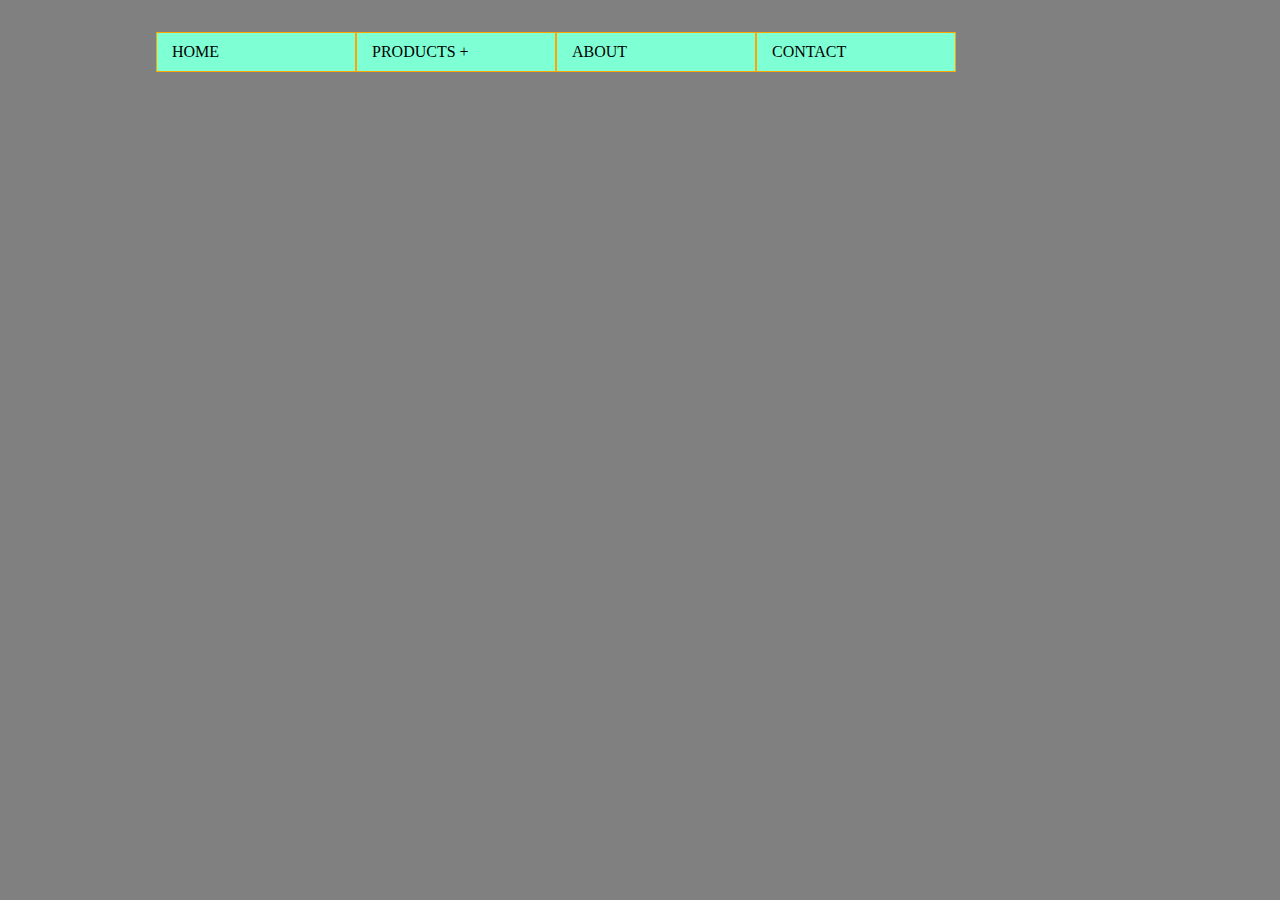
==== commit a410c449: "hw10 done" ====
--- a/index.html
+++ b/index.html
@@ -5,112 +5,35 @@
     <meta charset="UTF-8">
     <meta http-equiv="X-UA-Compatible" content="IE=edge">
     <meta name="viewport" content="width=device-width, initial-scale=1.0">
-    <link rel="stylesheet" href="./fonts/font.css">
     <link rel="stylesheet" href="./style.css">
-    <title>DZ_8</title>
+    <title>DZ_10</title>
 </head>
 
 <body>
-    <section class="section_1">
+    <main>
         <div class="container">
-            <nav class="header">
-                <a href="#" class="nav-link">ГЛАВНАЯ</a>
-                <a href="#" class="nav-link">ОБ АВТОРЕ</a>
-                <a href="#" class="nav-link">РАБОТЫ</a>
-                <a href="#" class="nav-link">ПРОЦЕСС</a>
-                <a href="#" class="nav-link">КОНТАКТЫ</a>
+            <nav>
+                <ul class="flex">
+                    <li>HOME</li>
+                    <li class="parent">
+                        <span>PRODUCTS +</span>
+                        <ul class="submenu">
+                            <li>Product 1</li>
+                            <li class="parent">
+                                <span>Product 2</span>
+                                <ul class="submenu">
+                                    <li>Sub item 1</li>
+                                    <li>Sub item 2</li>
+                                </ul>
+                            </li>
+                        </ul>
+                    </li>
+                    <li>ABOUT</li>
+                    <li>CONTACT</li>
+                </ul>
             </nav>
-            <div class="main-content">
-                <h1 class="main-title">Дизайн и верстка</h1>
-                <p class="first-content">
-                    Lorem Ipsum - это текст-"рыба", часто используемый в печати и вэб-дизайне.
-                    Lorem Ipsum является стандартной "рыбой" для текстов на латинице с начала XVI века.
-                </p>
-                <button type="button" class="button">НАПИСАТЬ МНЕ</button>
-            </div>
         </div>
-    </section>
-    <section class="section_2">
-        <div class="container">
-            <h2 class="secondary-title">Обо мне</h2>
-            <p class="second-content">
-                Lorem Ipsum - это текст-"рыба", часто используемый в печати и вэб-дизайне.
-                Lorem Ipsum является стандартной "рыбой" для текстов на латинице с начала XVI века.
-            </p>
-        </div>
-        <div class="card-background">
-            <div class="container">
-                <div class="card-section">
-                    <div class="card">
-                        <img src="./images/card_logo.png" alt="logo">
-                        <div class="card-description">
-                            <h3>40+</h3>
-                            <p>проектов</p>
-                        </div>
-                    </div>
-                    <div class="card">
-                        <img src="./images/card_logo.png" alt="logo">
-                        <div class="card-description">
-                            <h3>40+</h3>
-                            <p>проектов</p>
-                        </div>
-                    </div>
-                    <div class="card">
-                        <img src="./images/card_logo.png" alt="logo">
-                        <div class="card-description">
-                            <h3>40+</h3>
-                            <p>проектов</p>
-                        </div>
-                    </div>
-                    <div class="card">
-                        <img src="./images/card_logo.png" alt="logo">
-                        <div class="card-description">
-                            <h3>40+</h3>
-                            <p>проектов</p>
-                        </div>
-                    </div>
-                    <div class="card">
-                        <img src="./images/card_logo.png" alt="logo">
-                        <div class="card-description">
-                            <h3>40+</h3>
-                            <p>проектов</p>
-                        </div>
-                    </div>
-                    <div class="card">
-                        <img src="./images/card_logo.png" alt="logo">
-                        <div class="card-description">
-                            <h3>40+</h3>
-                            <p>проектов</p>
-                        </div>
-                    </div>
-                </div>
-            </div>
-        </div>
-    </section>
-    <section class="section_3">
-        <div class="container">
-            <h2 class="third-title">Как я работаю</h2>
-            <p class="third-content">
-                Lorem Ipsum - это текст-"рыба", часто используемый в печати и вэб-дизайне.
-                Lorem Ipsum является стандартной "рыбой" для текстов на латинице с начала XVI века.
-            </p>
-            <div>
-                <iframe width="1110" height="600" src="https://www.youtube.com/embed/cUkkpj5uPLM"
-                    title="YouTube video player" frameborder="0"
-                    allow="accelerometer; autoplay; clipboard-write; encrypted-media; gyroscope; picture-in-picture"
-                    allowfullscreen>
-                </iframe>
-            </div>
-        </div>
-    </section>
-    <footer class="footer">
-        <div class="container">
-            <h3 class="footer-title">Иванов Иван</h3>
-            <p class="footer-content">
-                (с) 2018. Все права защищены.
-            </p>
-        </div>
-    </footer>
+    </main>
 </body>
 
 </html>--- a/style.css
+++ b/style.css
@@ -4,160 +4,48 @@
     box-sizing: border-box;
 }
 
-img {
-    max-width: 100%;
-}
-
-a {
-    text-decoration: none;
-    color: inherit;
-}
-
-html {
-    font-family: 'Roboto', sans-serif;
-    font-weight: 400;
-    font-style: normal;
-}
-
-h1, h2, h3 {
-    font-family: 'Roboto', sans-serif;
-    font-weight: 500;
-    font-style: normal;
-}
-
-.section_1 {
-    background-color: #EEEFF1;
-    min-height: 700px;
+body {
+    background-color: gray;
 }
 
 .container {
+    max-width: 1000px;
     margin-left: auto;
     margin-right: auto;
-    max-width: calc(1110px + 2rem);
+    margin-top: 2rem;
+    padding-left: 1rem;
     padding-right: 1rem;
-    padding-left: 1rem;
 }
 
-.header {
+.flex {
     display: flex;
-    justify-content: flex-start;
-    gap: 42px;
-    padding-top: 79px;
-    padding-bottom: 162px;
-    letter-spacing: 0.1em
+    flex-direction: row;
 }
 
-.nav-link:hover {
-    color: #34547A;
-    font-family: 'Roboto', sans-serif;
-    font-weight: 500;
-    font-style: normal;
+li {
+    padding: 10px 50px 10px 15px;
+    border: 1px solid orange;
+    background-color: aquamarine;
+    min-width: 200px;
+    list-style-type: none;
 }
 
-.first-content {
-    padding-top: 60px;
-    max-width: 540px;
-    color: #727272;
-    line-height: 26px;
-}
-
-h1 {
-    font-size: 48px;
-    line-height: 79px;
-}
-
-.main-content {
+.parent {
     position: relative;
 }
 
-.button {
+.submenu {
+    display: none;
     position: absolute;
-    top: 260px;
-    padding-top: 20px;
-    padding-bottom: 20px;
-    padding-left: 40px;
-    padding-right: 40px;
-    background-color: #34547A;
-    color: #FFFFFF;
-    border: none;
-    cursor:pointer;
+    top: 38px;
+    left: 50px;
+    z-index: 1;
 }
 
-.secondary-title {
-    margin-top: 112px;
-    text-align: center;
-    font-size: 32px;
-    line-height: 38px;
+.parent:hover > .submenu {
+    display: inline-block;
 }
 
-.second-content {
-    margin-top: 50px;
-    margin-bottom: 100px;
-    text-align: center;
-    color: #727272;
-    max-width: 540px;
-    margin-left: auto;
-    margin-right: auto;
-    line-height: 26px;
-}
-
-.card-background {
-    background-color: #34547A;
-}
-
-.card-section {
-    display: flex;
-    justify-content: space-between;
-    gap: 1rem;
-    padding-top: 100px;
-    padding-bottom: 100px;
-}
-
-.card-description {
-    float: right;
-    color: #FFFFFF;
-    margin-left: 20px;
-    line-height: 26px;
-}
-
-.section_3 {
-    background-color: #EEEFF1;
-    min-height: 1000px;
-}
-
-.third-title {
-    padding-top: 100px;
-    text-align: center;
-    font-size: 32px;
-    line-height: 38px;
-}
-
-.third-content {
-    margin-top: 50px;
-    margin-bottom: 100px;
-    text-align: center;
-    color: #727272;
-    max-width: 540px;
-    margin-left: auto;
-    margin-right: auto;
-    line-height: 26px;
-}
-
-.footer {
-    background-color: #34547A;
-    color: #FFFFFF;
-    min-height: 150px;
-    padding-top: 50px;
-    padding-bottom: 50px;
-}
-
-.footer-title {
-    padding-bottom: 20px;
-    font-size: 21px;
-    line-height: 25px;
-}
-
-.footer-content {
-    font-size: 13px;
-    line-height: 21px
+li:hover {
+    background-color: yellowgreen;
 }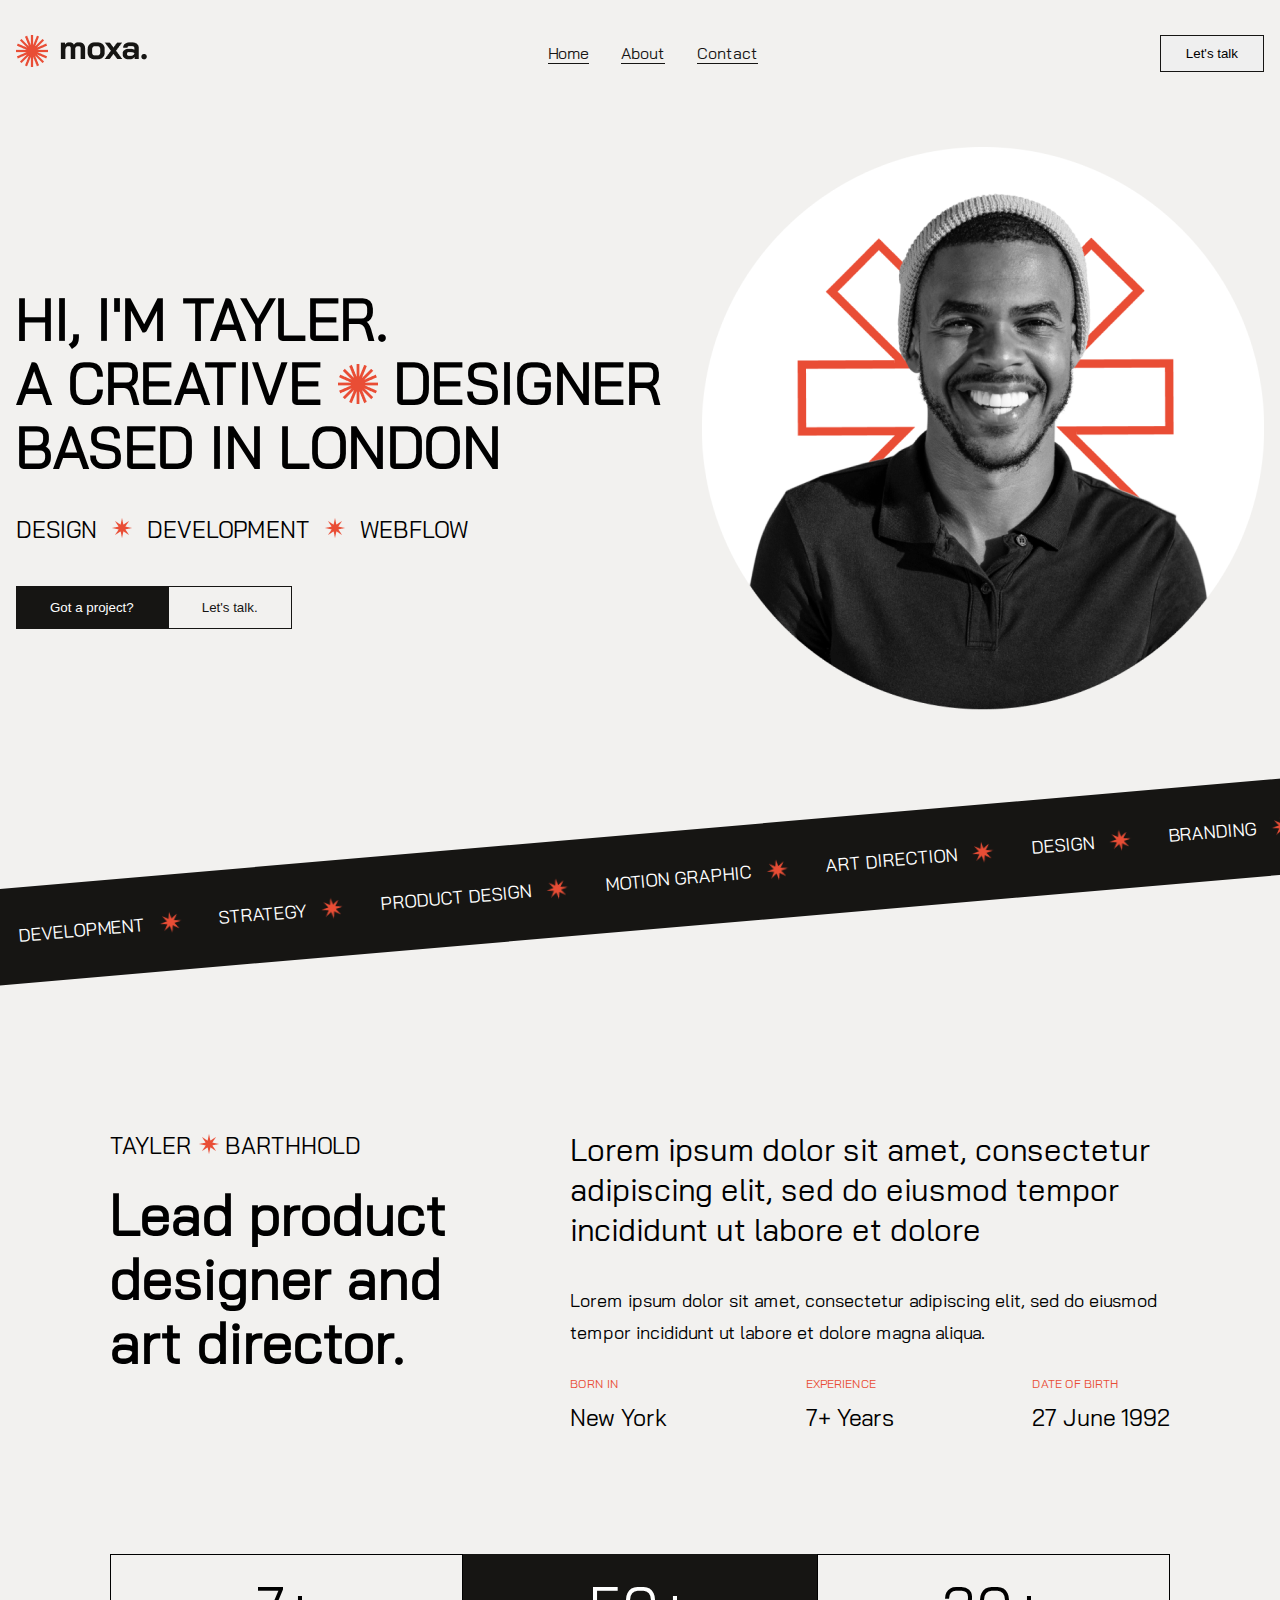
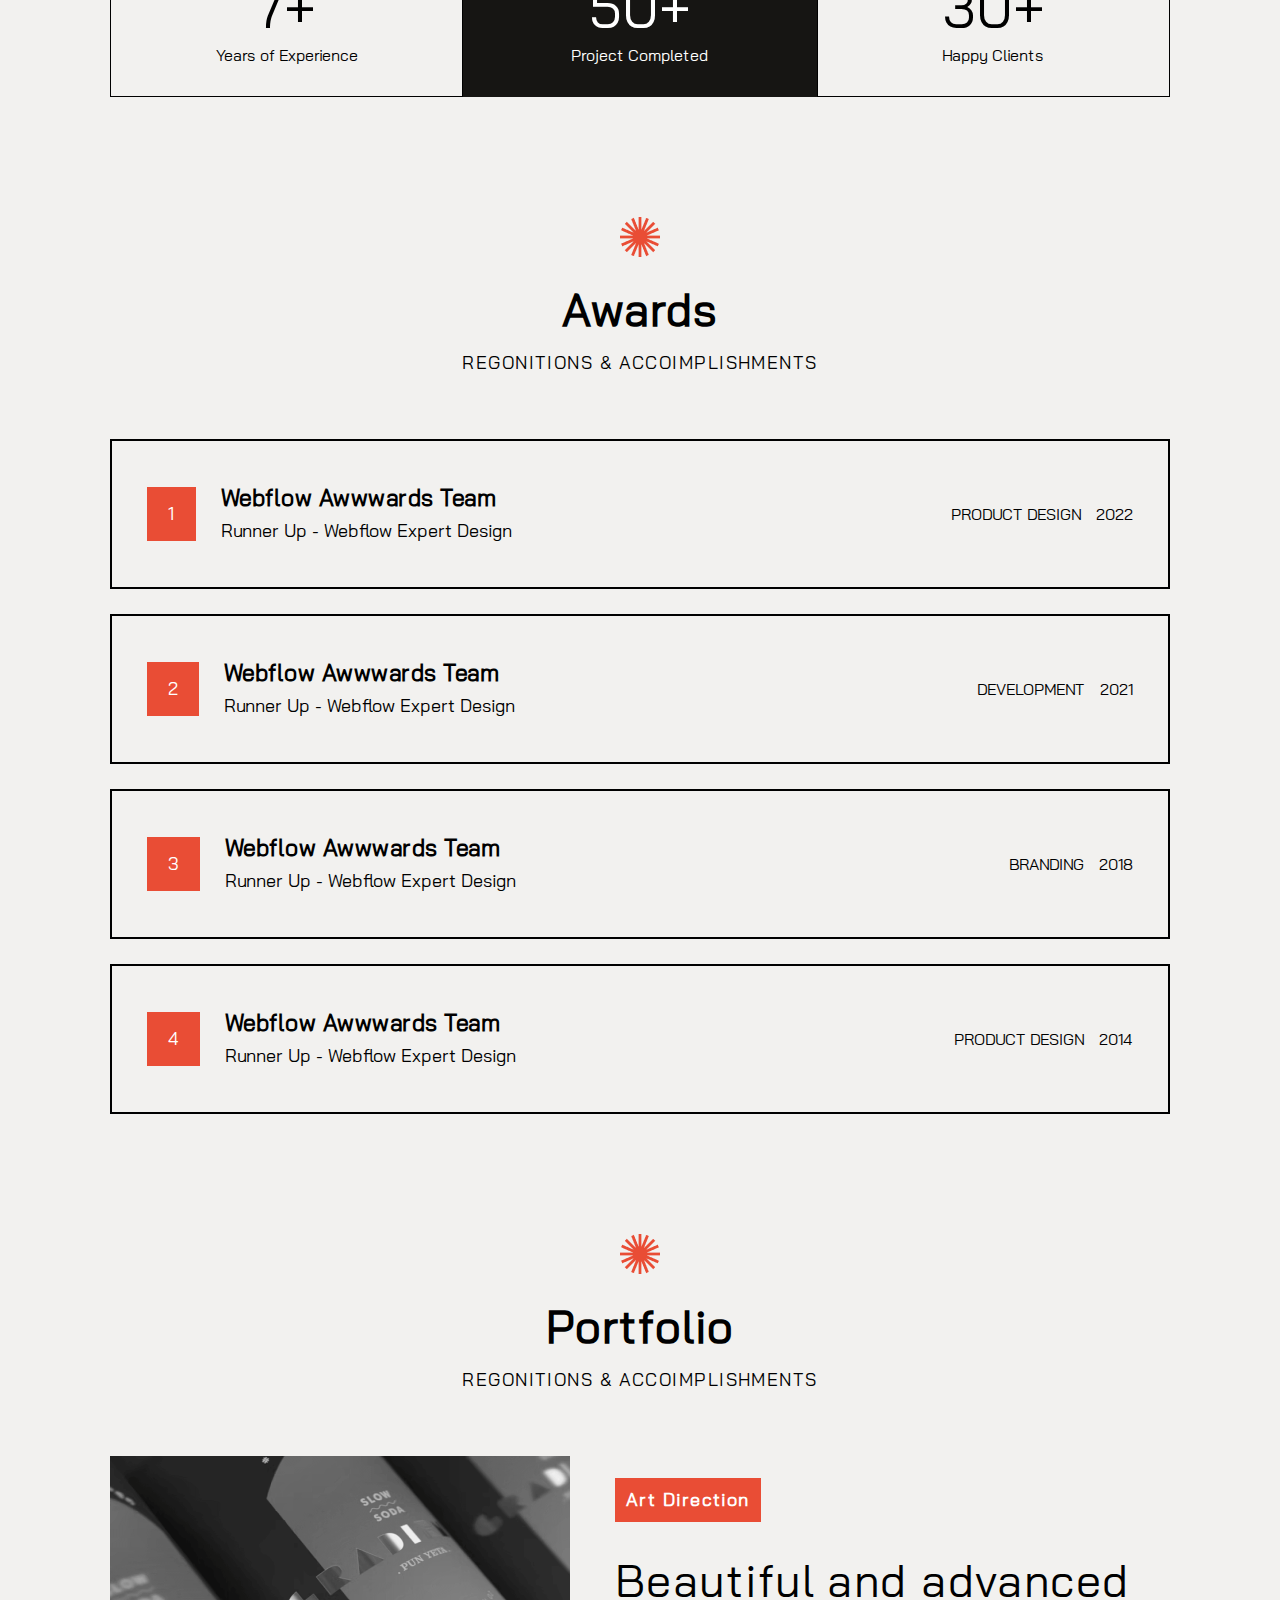
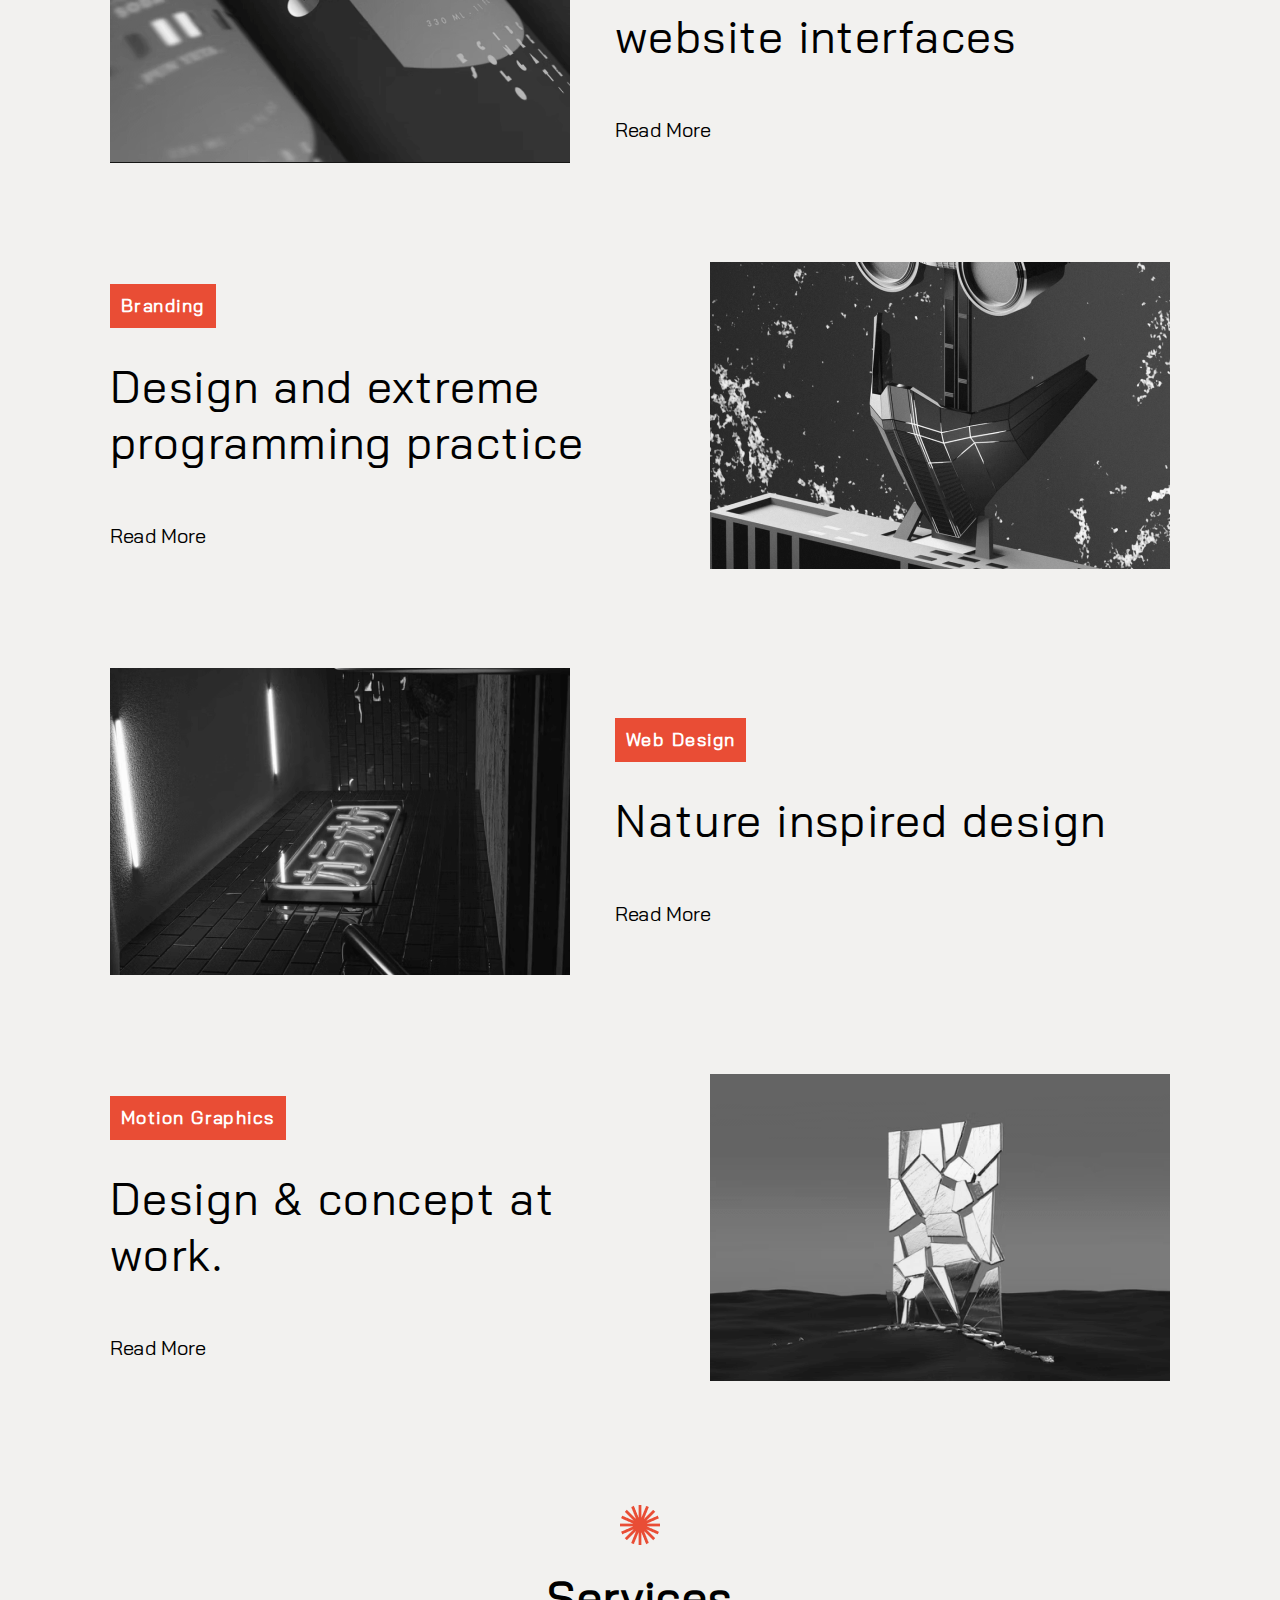
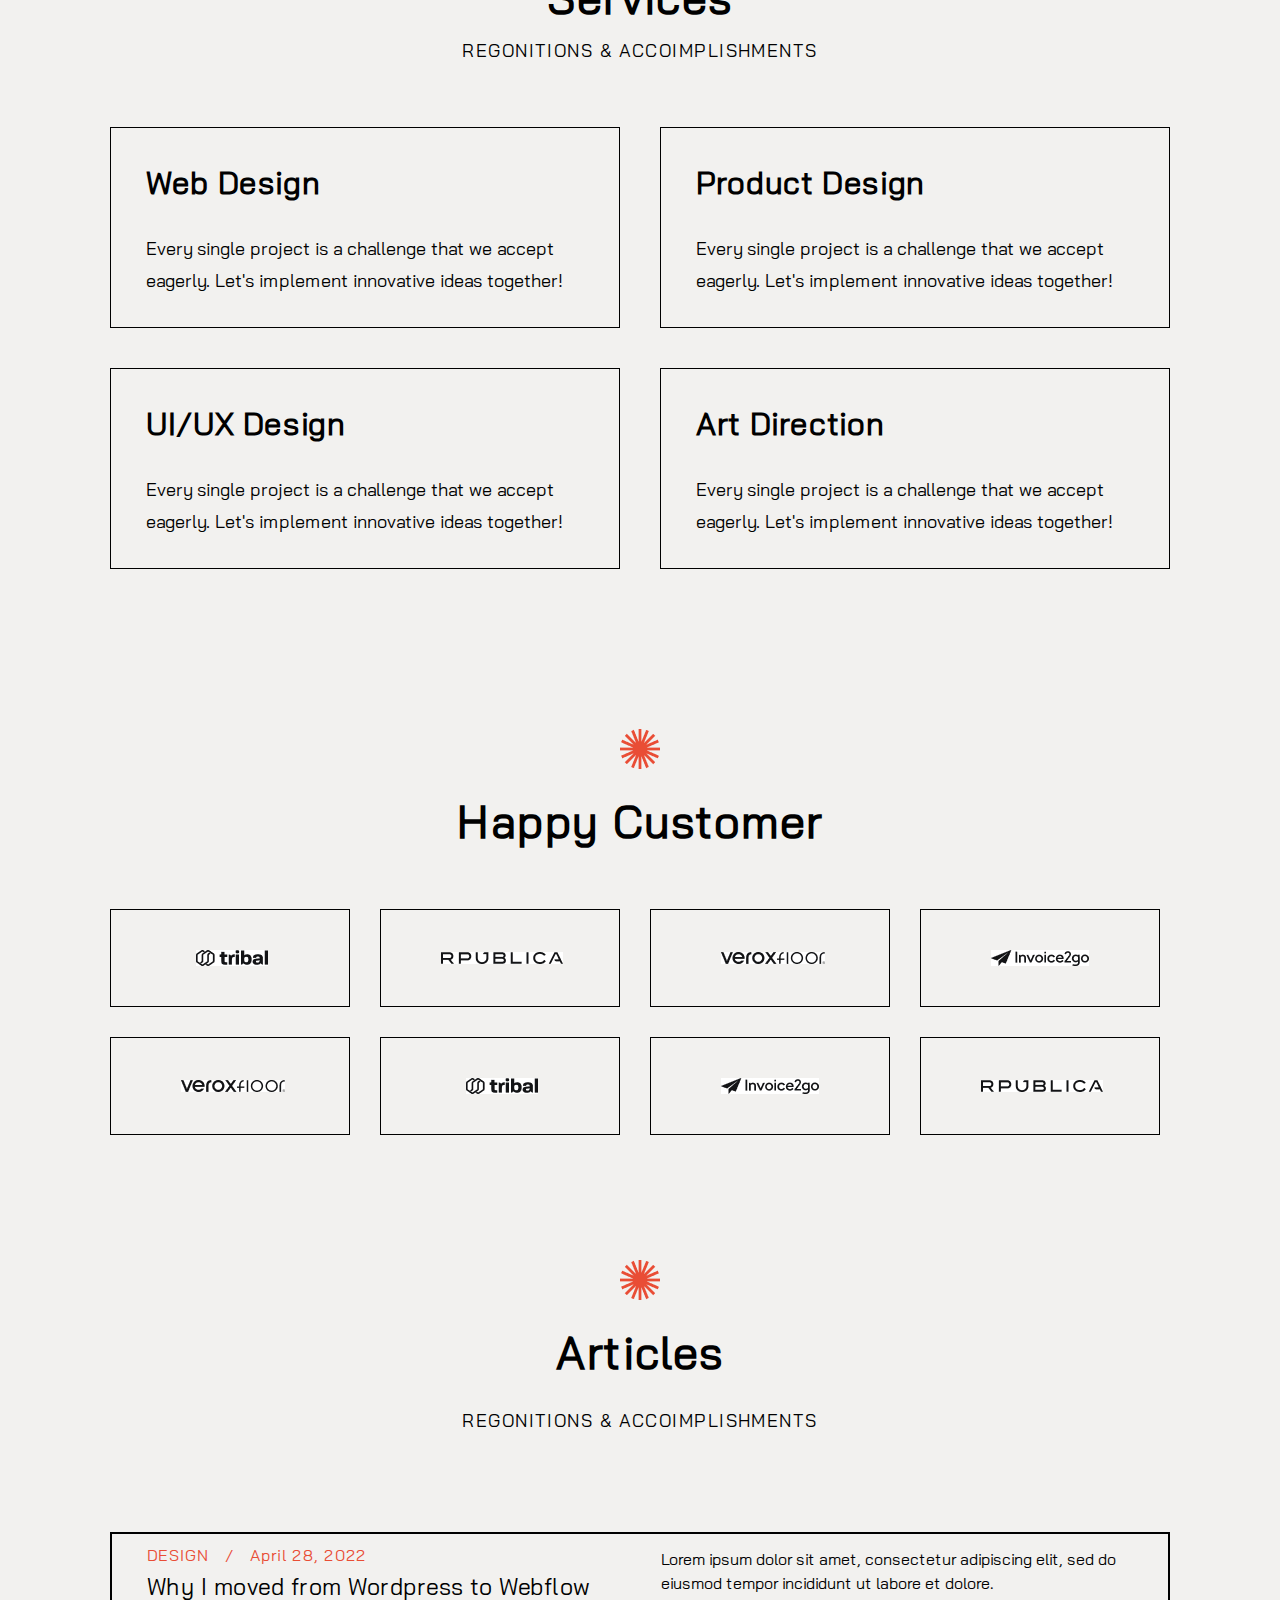
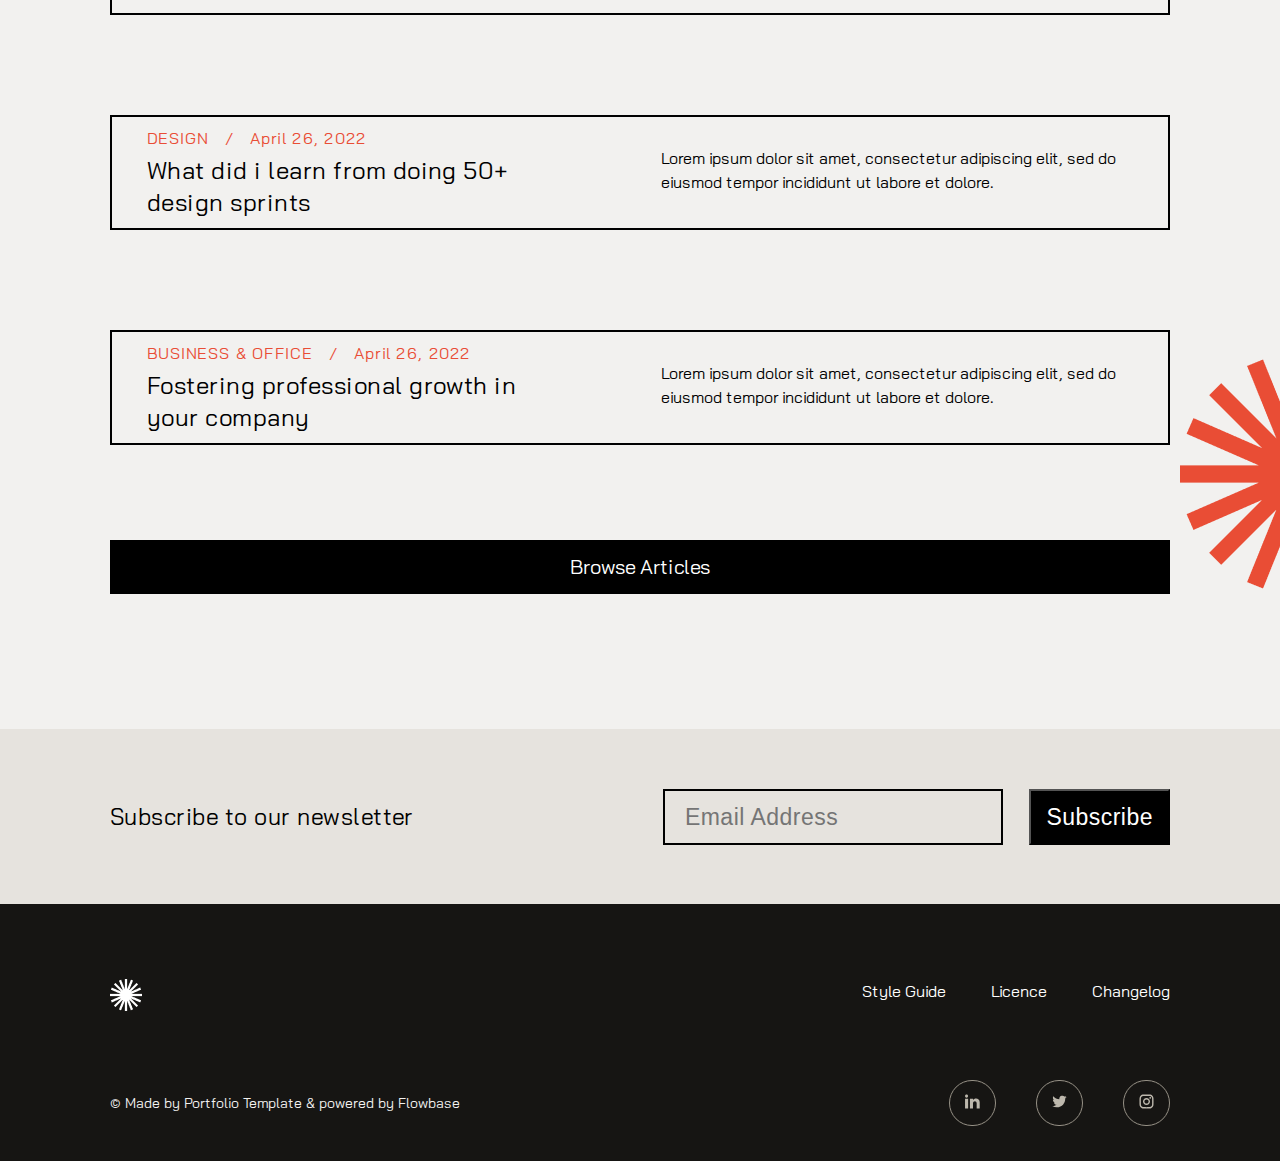
==== commit e2116e6e: "hw13 done" ====
--- a/index.html
+++ b/index.html
@@ -5,35 +5,417 @@
     <meta charset="UTF-8">
     <meta http-equiv="X-UA-Compatible" content="IE=edge">
     <meta name="viewport" content="width=device-width, initial-scale=1.0">
+    <link rel="stylesheet" href="./fonts/fonts.css">
     <link rel="stylesheet" href="./style.css">
-    <title>DZ_10</title>
+    <title>DZ_13</title>
 </head>
 
 <body>
-    <main>
-        <div class="container">
-            <nav>
-                <ul class="flex">
-                    <li>HOME</li>
-                    <li class="parent">
-                        <span>PRODUCTS +</span>
-                        <ul class="submenu">
-                            <li>Product 1</li>
-                            <li class="parent">
-                                <span>Product 2</span>
-                                <ul class="submenu">
-                                    <li>Sub item 1</li>
-                                    <li>Sub item 2</li>
-                                </ul>
-                            </li>
-                        </ul>
-                    </li>
-                    <li>ABOUT</li>
-                    <li>CONTACT</li>
-                </ul>
-            </nav>
-        </div>
-    </main>
+    <header class="header">
+        <div class="container wide">
+            <div class="header_wrapper">
+                <a href="#"><img src="./images/main_logo.png" alt="main_logo"></a>
+                <nav class="header_nav">
+                    <a href="#" class="nav_link">Home</a>
+                    <a href="#" class="nav_link">About</a>
+                    <a href="#" class="nav_link">Contact</a>
+                </nav>
+                <button type="button" class="button">Let's talk</button>
+            </div>
+        </div>
+    </header>
+    <section class="first_screen">
+        <div class="container wide main_part">
+            <div class="text_part">
+                <h1>
+                    HI, I'M TAYLER. <br>
+                    A CREATIVE <img src="./images/circle_logo.png" alt="circle_logo"> DESIGNER <br>
+                    BASED IN LONDON
+                </h1>
+                <p class="under_title">
+                    <span>DESIGN</span>
+                    <span><img src="./images/star_logo.png" alt="star_logo"></span>
+                    <span>DEVELOPMENT</span>
+                    <span><img src="./images/star_logo.png" alt="star_logo"></span>
+                    <span>WEBFLOW</span>
+                </p>
+                <div class="buttons">
+                    <button type="button" class="button black_button">Got a project?</button>
+                    <button type="button" class="button white_button">Let's talk.</button>
+                </div>
+            </div>
+            <div class="image_part">
+                <img src="./images/Tayler_image.png" alt="Tayler">
+            </div>
+        </div>
+        <div class="black_line">
+            <div class="black_wrapper">
+                <p class="black_wrapper_text">DEVELOPMENT <img src="./images/bigger_star_logo.png" alt="star_logo"></p>
+                <p class="black_wrapper_text">STRATEGY <img src="./images/bigger_star_logo.png" alt="star_logo"></p>
+                <p class="black_wrapper_text">PRODUCT DESIGN <img src="./images/bigger_star_logo.png" alt="star_logo">
+                </p>
+                <p class="black_wrapper_text">MOTION GRAPHIC <img src="./images/bigger_star_logo.png" alt="star_logo">
+                </p>
+                <p class="black_wrapper_text">ART DIRECTION <img src="./images/bigger_star_logo.png" alt="star_logo">
+                </p>
+                <p class="black_wrapper_text">DESIGN <img src="./images/bigger_star_logo.png" alt="star_logo"></p>
+                <p class="black_wrapper_text">BRANDING <img src="./images/bigger_star_logo.png" alt="star_logo"></p>
+            </div>
+        </div>
+    </section>
+    <section class="section_2">
+        <div class="container">
+            <div class="wrapper">
+                <div class="left_wrapper">
+                    <p class="Tayler_Barthhold">TAYLER<img src="./images/star_logo.png" class="star_logo"
+                            alt="star_logo">BARTHHOLD</p>
+                    <h2 class="second_title">Lead product designer and art director.</h2>
+                </div>
+                <div class="right_wrapper">
+                    <p class="first_text">
+                        Lorem ipsum dolor sit amet, consectetur adipiscing elit, sed do eiusmod tempor incididunt ut
+                        labore et dolore
+                    </p>
+                    <p class="second_text">
+                        Lorem ipsum dolor sit amet, consectetur adipiscing elit, sed do eiusmod tempor incididunt ut
+                        labore et dolore magna aliqua.
+                    </p>
+                    <div class="minicards">
+                        <div>
+                            <p class="minicard_title">BORN IN</p>
+                            <p class="minicard_text">New York</p>
+                        </div>
+                        <div>
+                            <p class="minicard_title">EXPERIENCE</p>
+                            <p class="minicard_text">7+ Years</p>
+                        </div>
+                        <div>
+                            <p class="minicard_title">DATE OF BIRTH</p>
+                            <p class="minicard_text">27 June 1992</p>
+                        </div>
+                    </div>
+                </div>
+            </div>
+            <div class="bottom_wrapper">
+                <div class="first_card">
+                    <p class="first_card_title">7+</p>
+                    <p class="first_card_text">Years of Experience</p>
+                </div>
+                <div class="second_card">
+                    <p class="second_card_title">50+</p>
+                    <p class="second_card_text">Project Completed</p>
+                </div>
+                <div class="third_card">
+                    <p class="third_card_title">30+</p>
+                    <p class="third_card_text">Happy Clients</p>
+                </div>
+            </div>
+        </div>
+    </section>
+    <section class="section_3">
+        <div class="container">
+            <div class="circle_logo">
+                <img src="./images/circle_logo.png" alt="circle_logo">
+            </div>
+            <div>
+                <h3 class="secondary_title">Awards</h3>
+                <p class="secondary_text">REGONITIONS & ACCOIMPLISHMENTS</p>
+            </div>
+            <div class="section_3_cards">
+                <div class="long_card">
+                    <div class="left_part">
+                        <div>
+                            <p class="number">1</p>
+                        </div>
+                        <div>
+                            <h5 class="long_card_title">Webflow Awwwards Team</h5>
+                            <p class="long_card_text">Runner Up - Webflow Expert Design</p>
+                        </div>
+                    </div>
+                    <div class="right_part">
+                        <span class="long_card_side_text">PRODUCT DESIGN</span>
+                        <span class="long_card_side_text">2022</span>
+                    </div>
+                </div>
+                <div class="long_card">
+                    <div class="left_part">
+                        <div>
+                            <p class="number">2</p>
+                        </div>
+                        <div>
+                            <h5 class="long_card_title">Webflow Awwwards Team</h5>
+                            <p class="long_card_text">Runner Up - Webflow Expert Design</p>
+                        </div>
+                    </div>
+                    <div class="right_part">
+                        <span class="long_card_side_text">DEVELOPMENT</span>
+                        <span class="long_card_side_text">2021</span>
+                    </div>
+                </div>
+                <div class="long_card">
+                    <div class="left_part">
+                        <div>
+                            <p class="number">3</p>
+                        </div>
+                        <div>
+                            <h5 class="long_card_title">Webflow Awwwards Team</h5>
+                            <p class="long_card_text">Runner Up - Webflow Expert Design</p>
+                        </div>
+                    </div>
+                    <div class="right_part">
+                        <span class="long_card_side_text">BRANDING</span>
+                        <span class="long_card_side_text">2018</span>
+                    </div>
+                </div>
+                <div class="long_card">
+                    <div class="left_part">
+                        <div>
+                            <p class="number">4</p>
+                        </div>
+                        <div>
+                            <h5 class="long_card_title">Webflow Awwwards Team</h5>
+                            <p class="long_card_text">Runner Up - Webflow Expert Design</p>
+                        </div>
+                    </div>
+                    <div class="right_part">
+                        <span class="long_card_side_text">PRODUCT DESIGN</span>
+                        <span class="long_card_side_text">2014</span>
+                    </div>
+                </div>
+            </div>
+        </div>
+    </section>
+    <section class="section_4">
+        <div class="container">
+            <div class="circle_logo">
+                <img src="./images/circle_logo.png" alt="circle_logo">
+            </div>
+            <div>
+                <h3 class="secondary_title">Portfolio</h3>
+                <p class="secondary_text">REGONITIONS & ACCOIMPLISHMENTS</p>
+            </div>
+            <div class="section_4_cards">
+                <div class="card card_1">
+                    <div>
+                        <img src="./images/First_card_image.png" alt="First_card_image" class="card_image">
+                    </div>
+                    <div class="card_description">
+                        <h6 class="card_title">Art Direction</h6>
+                        <p class="card_text_description">Beautiful and advanced website interfaces</p>
+                        <a href="#" class="card_link">Read More</a>
+                    </div>
+                </div>
+                <div class="card card_2">
+                    <div>
+                        <img src="./images/Second_card_image.png" alt="Second_card_image" class="card_image">
+                    </div>
+                    <div class="card_description">
+                        <h6 class="card_title">Branding</h6>
+                        <p class="card_text_description">Design and extreme programming practice</p>
+                        <a href="#" class="card_link">Read More</a>
+                    </div>
+                </div>
+                <div class="card card_3">
+                    <div>
+                        <img src="./images/Third_card_image.png" alt="Third_card_image" class="card_image">
+                    </div>
+                    <div class="card_description">
+                        <h6 class="card_title">Web Design</h6>
+                        <p class="card_text_description">Nature inspired design</p>
+                        <a href="#" class="card_link">Read More</a>
+                    </div>
+                </div>
+                <div class="card card_4">
+                    <div>
+                        <img src="./images/Fourth_card_image.png" alt="Fourth_card_image" class="card_image">
+                    </div>
+                    <div class="card_description">
+                        <h6 class="card_title">Motion Graphics</h6>
+                        <p class="card_text_description">Design & concept at work.</p>
+                        <a href="#" class="card_link">Read More</a>
+                    </div>
+                </div>
+            </div>
+        </div>
+    </section>
+    <section class="section_5">
+        <div class="container">
+            <div class="circle_logo">
+                <img src="./images/circle_logo.png" alt="circle_logo">
+            </div>
+            <div>
+                <h3 class="secondary_title">Services</h3>
+                <p class="secondary_text">REGONITIONS & ACCOIMPLISHMENTS</p>
+            </div>
+            <div class="section_5_cards">
+                <div class="simple_card">
+                    <h5 class="simple_card_title">Web Design</h5>
+                    <p class="simple_card_text">Every single project is a challenge that we accept eagerly. Let's
+                        implement innovative ideas together!</p>
+                </div>
+                <div class="simple_card">
+                    <h5 class="simple_card_title">Product Design</h5>
+                    <p class="simple_card_text">Every single project is a challenge that we accept eagerly. Let's
+                        implement innovative ideas together!</p>
+                </div>
+                <div class="simple_card">
+                    <h5 class="simple_card_title">UI/UX Design</h5>
+                    <p class="simple_card_text">Every single project is a challenge that we accept eagerly. Let's
+                        implement innovative ideas together!</p>
+                </div>
+                <div class="simple_card">
+                    <h5 class="simple_card_title">Art Direction</h5>
+                    <p class="simple_card_text">Every single project is a challenge that we accept eagerly. Let's
+                        implement innovative ideas together!</p>
+                </div>
+            </div>
+        </div>
+    </section>
+    <section class="section_6">
+        <div class="container">
+            <div class="circle_logo">
+                <img src="./images/circle_logo.png" alt="circle_logo">
+            </div>
+            <div>
+                <h3 class="secondary_title_section_5">Happy Customer</h3>
+            </div>
+            <div class="section_6_cards">
+                <div class="logo_card Tribal_card">
+                    <img src="./images/Tribal_logo.jpg" alt="Tribal_logo">
+                </div>
+                <div class="logo_card Rpublica_card">
+                    <img src="./images/Rpublica_logo.jpg" alt="Rpublica_logo">
+                </div>
+                <div class="logo_card Veroxfloor_card">
+                    <img src="./images/Veroxfloor_logo.jpg" alt="Veroxfloor_logo">
+                </div>
+                <div class="logo_card Invoice2go_card">
+                    <img src="./images/Invoice2go_logo.jpg" alt="Invoice2go_logo">
+                </div>
+                <div class="logo_card Veroxfloor_card">
+                    <img src="./images/Veroxfloor_logo.jpg" alt="Veroxfloor_logo">
+                </div>
+                <div class="logo_card Tribal_card">
+                    <img src="./images/Tribal_logo.jpg" alt="Tribal_logo">
+                </div>
+                <div class="logo_card Invoice2go_card">
+                    <img src="./images/Invoice2go_logo.jpg" alt="Invoice2go_logo">
+                </div>
+                <div class="logo_card Rpublica_card">
+                    <img src="./images/Rpublica_logo.jpg" alt="Rpublica_logo">
+                </div>
+            </div>
+        </div>
+    </section>
+    <section class="section_7">
+        <div class="container">
+            <div class="circle_logo">
+                <img src="./images/circle_logo.png" alt="circle_logo">
+            </div>
+            <div>
+                <h3 class="secondary_title_section_7">Articles</h3>
+                <p class="secondary_text_section_7">REGONITIONS & ACCOIMPLISHMENTS</p>
+            </div>
+            <div class="section_7_cards">
+                <div class="last_card">
+                    <div class="left_part_last_card">
+                        <p class="last_card_title">DESIGN &nbsp; / &nbsp; April 28, 2022</p>
+                        <p class="last_card_text">Why I moved from Wordpress to Webflow</p>
+                    </div>
+                    <div class="right_part_last_card">
+                        <p class="last_card_right_text">Lorem ipsum dolor sit amet, consectetur adipiscing elit, sed do
+                            eiusmod tempor incididunt ut labore et dolore.</p>
+                    </div>
+                </div>
+                <div class="last_card">
+                    <div class="left_part_last_card">
+                        <p class="last_card_title">DESIGN &nbsp; / &nbsp; April 26, 2022</p>
+                        <p class="last_card_text last_2card_text">What did i learn from doing 50+ design sprints</p>
+                    </div>
+                    <div class="right_part_last_card">
+                        <p class="last_card_right_text">Lorem ipsum dolor sit amet, consectetur adipiscing elit, sed do
+                            eiusmod tempor incididunt ut labore et dolore.</p>
+                    </div>
+                </div>
+                <div class="last_card card_near_logo">
+                    <div class="left_part_last_card">
+                        <p class="last_card_title">BUSINESS & OFFICE &nbsp; / &nbsp; April 26, 2022</p>
+                        <p class="last_card_text last_2card_text">Fostering professional growth in your company</p>
+                    </div>
+                    <div class="right_part_last_card">
+                        <p class="last_card_right_text">Lorem ipsum dolor sit amet, consectetur adipiscing elit, sed do
+                            eiusmod tempor incididunt ut labore et dolore.</p>
+                    </div>
+
+                </div>
+            </div>
+            <div>
+                <nav class="bottom_nav">
+                    <a href="#" class="bottom_nav_link">Browse Articles</a>
+                </nav>
+            </div>
+        </div>
+        <img src="./images/Half_of_big_logo.png" alt="Half_of_big_logo" class="big_logo">
+    </section>
+    <section class="section_8">
+        <div class="container">
+            <div class="section_before_footer">
+                <div>
+                    <p>Subscribe to our newsletter</p>
+                </div>
+                <div>
+                    <form action="https://fom.in.ua/echo" method="post">
+                        <label>
+                            <input type="email" name="email" class="email_form" required placeholder="Email Address">
+                        </label>
+                        <button type="submit" class="subscribe_button">Subscribe</button>
+                    </form>
+                </div>
+            </div>
+        </div>
+    </section>
+    <footer class="footer">
+        <div class="container">
+            <div class="footer_part">
+                <div>
+                    <img src="./images/white_logo.png" alt="white_logo">
+                </div>
+                <div>
+                    <nav class="footer_nav">
+                        <a href="#" class="footer_nav_link">Style Guide</a>
+                        <a href="#" class="footer_nav_link">Licence</a>
+                        <a href="#" class="footer_nav_link">Changelog</a>
+                    </nav>
+                </div>
+            </div>
+            <div class="bottom_footer_part">
+                <div>
+                    <p class="made_by">© Made by Portfolio Template & powered by Flowbase</p>
+                </div>
+                <div class="social">
+                    <a href="#" class="social_link">
+                        <svg width="15" height="15" viewbox="0 0 13 12" fill="none" xmlns="http://www.w3.org/2000/svg">
+                            <path
+                                d="M2.67576 1.3349C2.67558 1.68851 2.53446 2.02755 2.28343 2.27746C2.03241 2.52737 1.69204 2.66767 1.33721 2.6675C0.98238 2.66732 0.64216 2.52668 0.39138 2.27652C0.14061 2.02636 -0.000179828 1.68717 1.72385e-07 1.33357C0.000180172 0.979967 0.1413 0.640917 0.39233 0.391007C0.64336 0.141097 0.98372 0.000796735 1.33855 0.000976735C1.69338 0.00114674 2.0336 0.141787 2.28438 0.391947C2.53515 0.642107 2.67594 0.981297 2.67576 1.3349ZM2.7159 3.65477H0.0401403V12.001H2.7159V3.65477ZM6.9436 3.65477H4.2812V12.001H6.9168V7.6212C6.9168 5.1814 10.1077 4.9547 10.1077 7.6212V12.001H12.75V6.7146C12.75 2.6015 8.0273 2.75482 6.9168 4.7747L6.9436 3.65477Z"
+                                fill="#BDB8AD" />
+                        </svg></a>
+                    <a href="#" class="social_link">
+                        <svg width="15" height="15" viewbox="0 0 16 14" fill="none" xmlns="http://www.w3.org/2000/svg">
+                            <path
+                                d="M15.6215 2.24316C15.0489 2.49643 14.4417 2.66277 13.82 2.73666C14.4753 2.34474 14.9658 1.72792 15.2 1.00116C14.585 1.36716 13.9108 1.62366 13.208 1.76241C12.736 1.25735 12.1103 0.922383 11.4282 0.809603C10.7462 0.696823 10.046 0.812533 9.43647 1.13875C8.82697 1.46497 8.34227 1.98342 8.05777 2.61351C7.77337 3.24359 7.70507 3.95 7.86347 4.62291C6.61627 4.5604 5.39623 4.2363 4.28244 3.67166C3.16866 3.10702 2.18607 2.31445 1.39848 1.34541C1.1197 1.82425 0.973199 2.36858 0.973979 2.92266C0.973979 4.01016 1.52748 4.97091 2.36898 5.53344C1.87099 5.51774 1.38395 5.38324 0.948479 5.14114V5.18014C0.948629 5.90444 1.19926 6.60634 1.65786 7.16694C2.11647 7.72754 2.75484 8.11224 3.46473 8.25594C3.00244 8.38114 2.51771 8.39964 2.04723 8.30994C2.24738 8.93334 2.63748 9.47854 3.16292 9.86924C3.68836 10.2599 4.32283 10.4765 4.97748 10.4886C4.32684 10.9996 3.58186 11.3774 2.78514 11.6003C1.98842 11.8231 1.15557 11.8868 0.334229 11.7876C1.768 12.7097 3.43705 13.1992 5.14173 13.1976C10.9115 13.1976 14.0668 8.41794 14.0668 4.27266C14.0668 4.13766 14.063 4.00116 14.057 3.86766C14.6712 3.42379 15.2012 2.87393 15.6223 2.24391L15.6215 2.24316Z"
+                                fill="#BDB8AD" />
+                        </svg>
+                    </a>
+                    <a href="#" class="social_link">
+                        <svg width="15" height="15" viewbox="0 0 16 16" fill="none" xmlns="http://www.w3.org/2000/svg">
+                            <path
+                                d="M8 5.75098C7.4033 5.75098 6.831 5.98803 6.409 6.41C5.98705 6.8319 5.75 7.4042 5.75 8.001C5.75 8.5977 5.98705 9.17 6.409 9.592C6.831 10.0139 7.4033 10.251 8 10.251C8.5967 10.251 9.169 10.0139 9.591 9.592C10.0129 9.17 10.25 8.5977 10.25 8.001C10.25 7.4042 10.0129 6.8319 9.591 6.41C9.169 5.98803 8.5967 5.75098 8 5.75098ZM8 4.25098C8.9946 4.25098 9.9484 4.64606 10.6517 5.34933C11.3549 6.0526 11.75 7.0064 11.75 8.001C11.75 8.9955 11.3549 9.9494 10.6517 10.6526C9.9484 11.3559 8.9946 11.751 8 11.751C7.0054 11.751 6.0516 11.3559 5.34835 10.6526C4.64509 9.9494 4.25 8.9955 4.25 8.001C4.25 7.0064 4.64509 6.0526 5.34835 5.34933C6.0516 4.64606 7.0054 4.25098 8 4.25098ZM12.875 4.06348C12.875 4.31212 12.7762 4.55057 12.6004 4.72639C12.4246 4.9022 12.1861 5.00098 11.9375 5.00098C11.6889 5.00098 11.4504 4.9022 11.2746 4.72639C11.0988 4.55057 11 4.31212 11 4.06348C11 3.81484 11.0988 3.57638 11.2746 3.40056C11.4504 3.22475 11.6889 3.12598 11.9375 3.12598C12.1861 3.12598 12.4246 3.22475 12.6004 3.40056C12.7762 3.57638 12.875 3.81484 12.875 4.06348ZM8 2.00098C6.1445 2.00098 5.8415 2.00623 4.97825 2.04448C4.39025 2.07223 3.99575 2.15098 3.62975 2.29348C3.30425 2.41948 3.0695 2.57023 2.81975 2.82073C2.58501 3.04753 2.40451 3.32441 2.29175 3.63073C2.14925 3.99823 2.0705 4.39198 2.0435 4.97923C2.0045 5.80723 2 6.0967 2 8.001C2 9.8565 2.00525 10.1595 2.0435 11.0227C2.07125 11.61 2.15 12.0052 2.29175 12.3705C2.41925 12.6967 2.56925 12.9315 2.81825 13.1805C3.071 13.4325 3.30575 13.5832 3.62825 13.7077C3.99875 13.851 4.39325 13.9305 4.97825 13.9575C5.80625 13.9965 6.0957 14.001 8 14.001C9.8555 14.001 10.1585 13.9957 11.0217 13.9575C11.6082 13.9297 12.0035 13.851 12.3695 13.7092C12.6943 13.5825 12.9305 13.4317 13.1795 13.1827C13.4323 12.93 13.583 12.6952 13.7075 12.3727C13.85 12.003 13.9295 11.6077 13.9565 11.0227C13.9955 10.1947 14 9.9052 14 8.001C14 6.1455 13.9947 5.84248 13.9565 4.97923C13.9287 4.39273 13.85 3.99673 13.7075 3.63073C13.5945 3.32473 13.4143 3.04795 13.1802 2.82073C12.9535 2.58586 12.6766 2.40535 12.3702 2.29273C12.0027 2.15023 11.6082 2.07148 11.0217 2.04448C10.1937 2.00548 9.9043 2.00098 8 2.00098ZM8 0.500977C10.0378 0.500977 10.292 0.508477 11.0915 0.545977C11.8902 0.583477 12.434 0.708727 12.9125 0.894727C13.4075 1.08523 13.8245 1.34323 14.2415 1.75948C14.6229 2.1344 14.918 2.58792 15.1063 3.08848C15.2915 3.56623 15.4175 4.11073 15.455 4.90948C15.4903 5.70898 15.5 5.96323 15.5 8.001C15.5 10.0387 15.4925 10.293 15.455 11.0925C15.4175 11.8912 15.2915 12.435 15.1063 12.9135C14.9185 13.4143 14.6233 13.8679 14.2415 14.2425C13.8665 14.6237 13.413 14.9188 12.9125 15.1072C12.4347 15.2925 11.8902 15.4185 11.0915 15.456C10.292 15.4912 10.0378 15.501 8 15.501C5.96225 15.501 5.708 15.4935 4.9085 15.456C4.10975 15.4185 3.566 15.2925 3.0875 15.1072C2.58674 14.9193 2.13315 14.6242 1.7585 14.2425C1.37705 13.8676 1.08195 13.4141 0.89375 12.9135C0.70775 12.4357 0.5825 11.8912 0.545 11.0925C0.50975 10.293 0.5 10.0387 0.5 8.001C0.5 5.96323 0.5075 5.70898 0.545 4.90948C0.5825 4.10998 0.70775 3.56698 0.89375 3.08848C1.08143 2.58761 1.3766 2.13397 1.7585 1.75948C2.13325 1.3779 2.58682 1.08277 3.0875 0.894727C3.566 0.708727 4.109 0.583477 4.9085 0.545977C5.708 0.510727 5.96225 0.500977 8 0.500977Z"
+                                fill="#BDB8AD" />
+                        </svg></a>
+                </div>
+            </div>
+        </div>
+    </footer>
 </body>
 
 </html>--- a/fonts/fonts.css
+++ b/fonts/fonts.css
@@ -0,0 +1,7 @@
+@font-face {
+  font-family: 'BaiJamjuree';
+  src: url(./BaiJamjuree-Regular.woff) format('woff'),
+       url(./BaiJamjuree-Regular.woff2) format('woff2');
+       font-weight: 400;
+       font-style: normal;
+}
--- a/style.css
+++ b/style.css
@@ -4,48 +4,610 @@
     box-sizing: border-box;
 }
 
+html {
+    font-family: 'BaiJamjuree', sans-serif;
+    font-weight: 400;
+    font-style: normal;
+}
+
 body {
-    background-color: gray;
+    overflow-x: hidden;
+    background-color: #F2F1EF;
 }
 
 .container {
-    max-width: 1000px;
+    width: 100%;
+    max-width: calc(1060px + 2rem);
     margin-left: auto;
     margin-right: auto;
-    margin-top: 2rem;
     padding-left: 1rem;
     padding-right: 1rem;
 }
 
-.flex {
-    display: flex;
-    flex-direction: row;
-}
-
-li {
-    padding: 10px 50px 10px 15px;
-    border: 1px solid orange;
-    background-color: aquamarine;
-    min-width: 200px;
-    list-style-type: none;
-}
-
-.parent {
+.container.wide {
+    max-width: calc(1280px + 2rem);
+}
+
+.header_wrapper {
+    display: flex;
+    justify-content: space-between;
+    padding-top: 35px;
+    padding-bottom: 35px;
+}
+
+.button {
+    padding: 10px 25px;
+    border: 1px solid #161513
+}
+
+.button:hover {
+    cursor: pointer;
+}
+
+.header_nav {
+    display: flex;
+    align-items: center;
+    gap: 32px;
+}
+
+.nav_link {
+    color: #161513;
+    font-size: 16px;
+    text-decoration: none;
+    border-bottom: 1px solid;
+}
+
+h1 {
+    font-size: 56px;
+    line-height: 64px;
+    letter-spacing: 0.56px;
+    margin-top: 140px;
+}
+
+.under_title {
+    display: flex;
+    justify-content: flex-start;
+    gap: 15px;
+    margin-top: 35px;
+    margin-bottom: 40px;
+    font-size: 23px;
+    line-height: 32px;
+    flex-wrap: wrap;
+}
+
+.buttons {
+    display: flex;
+    justify-content: flex-start;
+    gap: 0px;
+}
+
+.black_button {
+    padding: 13px 33px;
+    color: #FFFFFF;
+    border: 1px solid #161513;
+    background-color: #161513;
+}
+
+.white_button {
+    padding: 13px 33px;
+    color: #161513;
+    border: 1px solid #161513;
+    background-color: #F2F1EF;
+}
+
+.main_part {
+    display: flex;
+    justify-content: space-between;
+    margin-top: 40px;
+}
+
+.image_part {
+    margin-bottom: 120px;
+}
+
+.black_line {
+    max-width: 100%;
+    color: #FFFFFF;
+    background-color: #161513;
+    min-width: calc(100% + 2rem);
     position: relative;
-}
-
-.submenu {
-    display: none;
+    right: 1rem;
+    transform: rotate(-4.93deg);
+}
+
+.black_wrapper {
+    display: flex;
+    justify-content: space-between;
+    flex-wrap: wrap;
+    padding-top: 32px;
+    padding-bottom: 32px;
+    padding-left: 2rem;
+    line-height: 32px;
+    font-size: 18px;
+}
+
+.black_wrapper_text {
+    display: flex;
+    align-items: center;
+}
+
+.black_wrapper img {
+    padding-left: 15px;
+}
+
+.section_2 {
+    margin-top: 200px;
+}
+
+.Tayler_Barthhold {
+    margin-bottom: 20px;
+    font-size: 23px;
+    line-height: 32px;
+}
+
+.star_logo {
+    padding-left: 8px;
+    padding-right: 6px;
+}
+
+.second_title {
+    max-width: 350px;
+    font-size: 56px;
+    line-height: 64px;
+}
+
+.wrapper {
+    display: flex;
+    flex: 1;
+    justify-content: space-between;
+}
+
+.right_wrapper {
+    max-width: 600px;
+}
+
+.first_text {
+    font-size: 31px;
+    line-height: 40px;
+    margin-bottom: 35px;
+}
+
+.second_text {
+    font-size: 18px;
+    line-height: 32px;
+    margin-bottom: 27px;
+}
+
+.minicards {
+    display: flex;
+    justify-content: space-between;
+}
+
+.minicard_title {
+    font-size: 12px;
+    line-height: 16px;
+    color: #E94D35;
+    margin-bottom: 10px;
+}
+
+.minicard_text {
+    font-size: 23px;
+    line-height: 32px;
+}
+
+.bottom_wrapper {
+    margin-top: 120px;
+    display: flex;
+    flex: 1;
+    flex-wrap: wrap;
+}
+
+.first_card, .second_card, .third_card {
+    border: 1px solid;
+    flex: 1;
+}
+
+.first_card_title, .second_card_title, .third_card_title {
+    font-size: 56px;
+    line-height: 64px;
+    text-align: center;
+    padding-top: 20px;
+}
+
+.first_card_text, .second_card_text, .third_card_text {
+    font-size: 16px;
+    line-height: 32px;
+    text-align: center;
+    padding-bottom: 25px;
+}
+
+.second_card {
+    color: white;
+    background-color: #161513;
+    border-color: #161513;
+}
+
+.section_3 {
+    margin-top: 120px;
+}
+
+.circle_logo {
+    text-align: center;
+    margin-bottom: 20px;
+}
+
+.secondary_title {
+    text-align: center;
+    font-size: 45px;
+    line-height: 56px;
+    letter-spacing: 1.44px;
+    margin-bottom: 10px;
+}
+
+.secondary_text {
+    text-align: center;
+    font-size: 18px;
+    line-height: 32px;
+    letter-spacing: 1.44px;
+    margin-bottom: 60px;
+}
+
+.section_3_cards {
+    display: flex;
+    flex-direction: column;
+    gap: 25px;
+    margin-bottom: 120px;
+}
+
+.long_card {
+    display: flex;
+    flex: 1;
+    border: 2px solid;
+    align-items: center;
+    justify-content: space-between;
+    padding: 40px 35px;
+}
+
+.number {
+    border: 1px solid #E94D35;
+    background-color: #E94D35;
+    padding: 10px 20px;
+    color: white;
+    font-size: 18px;
+    line-height: 32px;
+}
+
+.left_part {
+    display: flex;
+    align-items: center;
+    justify-content: flex-start;
+    gap: 25px;
+}
+
+.right_part {
+    display: flex;
+    align-items: center;
+    justify-content: flex-end;
+    gap: 15px;
+}
+
+.long_card_title {
+    font-size: 23px;
+    line-height: 34px;
+    letter-spacing: 0.48px;
+}
+
+.long_card_text {
+    font-size: 18px;
+    line-height: 32px;
+}
+
+.long_card_side_text {
+    font-size: 16px;
+    line-height: 32px;
+}
+
+.card {
+    display: flex;
+    flex: 1;
+    gap: 45px;
+    justify-content: space-between;
+}
+
+.card_image {
+    max-width: 460px;
+}
+
+.card_description {
+    display: flex;
+    flex-direction: column;
+    align-items: flex-start;
+    justify-content: center;
+}
+
+.card_title {
+    background-color: #E94D35;
+    border: 1px solid #E94D35;
+    color: white;
+    padding: 5px 10px;
+    font-size: 18px;
+    line-height: 32px;
+    letter-spacing: 1.44px;
+    margin-bottom: 30px;
+    max-width: max-content;
+
+}
+
+.card_text_description {
+    font-size: 45px;
+    line-height: 56px;
+    letter-spacing: 1.44px;
+    margin-bottom: 50px;
+}
+
+.card_link {
+    font-size: 20px;
+    line-height: 32px;
+    text-decoration: none;
+    color: inherit;
+}
+
+.section_4_cards {
+    display: flex;
+    flex-direction: column;
+    gap: 95px;
+    margin-bottom: 120px;
+}
+
+.card_2, .card_4 {
+    flex-direction: row-reverse;
+}
+
+.card_3 {
+    display: flex;
+    flex: 1;
+    gap: 45px;
+    justify-content: flex-start;
+}
+
+.section_5_cards {
+    display: flex;
+    flex: 1;
+    gap: 40px;
+    flex-wrap: wrap;
+    margin-bottom: 160px;
+}
+
+.simple_card_title {
+    font-size: 31px;
+    line-height: 40px;
+    letter-spacing: 0.64px;
+}
+
+.simple_card_text {
+    font-size: 18px;
+    line-height: 32px;
+    margin-top: 30px;
+}
+
+.simple_card {
+    max-width: 510px;
+    padding: 35px 50px 30px 35px;
+    border: 1px solid;
+}
+
+.secondary_title_section_5 {
+    text-align: center;
+    font-size: 45px;
+    line-height: 56px;
+    letter-spacing: 1.44px;
+    margin-bottom: 60px;
+}
+
+.section_6_cards {
+    display: flex;
+    flex: 1;
+    flex-wrap: wrap;
+    gap: 30px;
+}
+
+.logo_card {
+    display: flex;
+    align-items: center;
+    border: 1px solid;
+    max-width: 240px;
+}
+
+.Tribal_card {
+    padding: 40px 85px;
+}
+
+.Rpublica_card {
+    padding: 40px 60px;
+}
+
+.Veroxfloor_card {
+    padding: 40px 70px;
+}
+
+.Invoice2go_card {
+    padding: 40px 70px;
+}
+
+.section_6 {
+    margin-bottom: 125px;
+}
+
+.secondary_title_section_7 {
+    text-align: center;
+    font-size: 45px;
+    line-height: 56px;
+    letter-spacing: 1.44px;
+    margin-bottom: 25px;
+}
+
+.secondary_text_section_7 {
+    text-align: center;
+    font-size: 18px;
+    line-height: 32px;
+    letter-spacing: 1.44px;
+    margin-bottom: 95px;
+}
+
+.last_card {
+    display: flex;
+    align-items: center;
+    justify-content: space-between;
+    border: 2px solid #000000;
+    padding: 5px 50px 10px 35px;
+}
+
+.last_card_right_text {
+    justify-content: flex-start;
+    max-width: 457px;
+    font-size: 16px;
+    line-height: 24px;
+}
+
+.last_card_title {
+    font-size: 16px;
+    line-height: 32px;
+    letter-spacing: 1.28px;
+    color: #E94D35;
+}
+
+.last_card_text {
+    font-size: 23px;
+    line-height: 32px;
+    letter-spacing: 0.48px;
+}
+
+.last_2card_text {
+    max-width: 400px;
+    font-size: 24px;
+}
+
+.section_7 {
+    position: relative;
+}
+
+.section_7_cards {
+    display: flex;
+    flex-direction: column;
+    gap: 100px;
+    margin-bottom: 95px;
+}
+
+.bottom_nav {
+    text-align: center;
+    padding-top: 10px;
+    padding-bottom: 10px;
+    border: 1px solid #000000;
+    background-color: #000000;
+    margin-bottom: 135px;
+}
+
+.bottom_nav_link {
+    text-decoration: none;
+    color: white;
+    font-size: 20px;
+    line-height: 32px;
+}
+
+.card_near_logo {
+    position: relative;
+}
+
+.big_logo {
     position: absolute;
-    top: 38px;
-    left: 50px;
-    z-index: 1;
-}
-
-.parent:hover > .submenu {
-    display: inline-block;
-}
-
-li:hover {
-    background-color: yellowgreen;
+    right: 0px;
+    bottom: 0px;
+}
+
+.section_8 {
+    background-color: #E6E3DE;
+}
+
+.email_form {
+    background-color: #E6E3DE;
+    border: 2px solid;
+    font-size: 23px;
+    line-height: 32px;
+    letter-spacing: 0.48px;
+    padding: 10px 20px;
+}
+
+.subscribe_button {
+    color: white;
+    background-color: black;
+    padding: 10px 15px;
+    font-size: 23px;
+    line-height: 32px;
+    letter-spacing: 0.48px;
+    margin-left: 20px;
+}
+
+.subscribe_button:hover {
+    cursor: pointer;
+}
+
+.section_before_footer {
+    display: flex;
+    align-items: center;
+    justify-content: space-between;
+    min-height: 175px;
+    font-size: 23px;
+    line-height: 32px;
+    letter-spacing: 0.48px;
+}
+
+.footer {
+    background-color: #161513;
+    min-height: 220px;
+}
+
+.footer_part {
+    display: flex;
+    flex: 1;
+    justify-content: space-between;
+    padding-top: 75px;
+    padding-bottom: 65px;
+}
+
+.footer_nav_link {
+    color: white;
+    text-decoration: none;
+    font-size: 16px;
+    line-height: 24px;
+}
+
+.footer_nav {
+    display: flex;
+    gap: 45px;
+}
+
+.bottom_footer_part {
+    display: flex;
+    align-items: center;
+    justify-content: space-between;
+    padding-bottom: 35px;
+}
+
+.made_by {
+    font-size: 14px;
+    line-height: 24px;
+    color: #F2F1EF;
+}
+
+.social {
+    display: flex;
+    align-items: center;
+    justify-content: flex-end;
+    gap: 40px;
+}
+
+.social_link {
+    border: 1px solid #969186;
+    border-radius: 24px;
+    padding: 12px 15px;
 }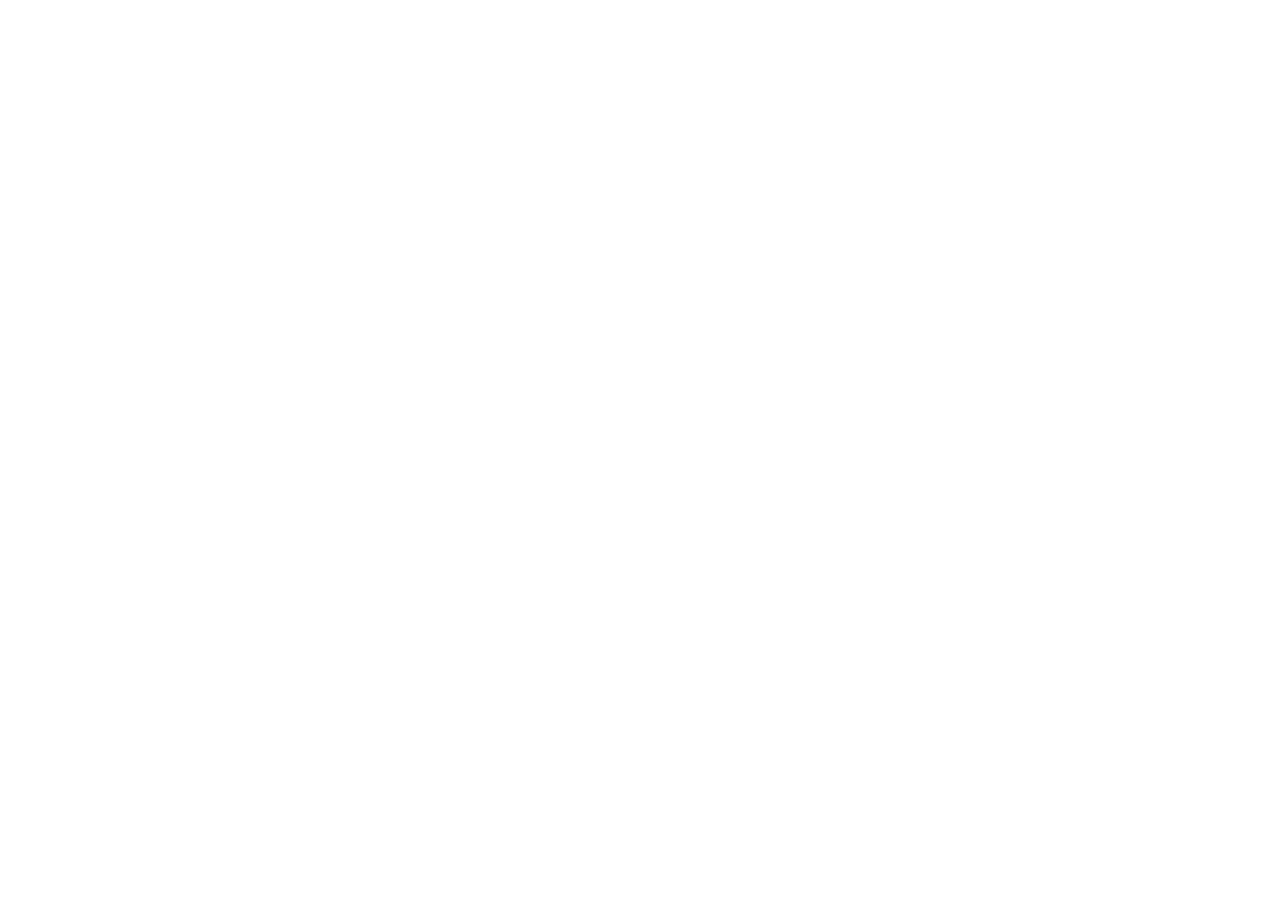
==== commit 098c0db7: "deleted unnecessary files" ====
--- a/index.html
+++ b/index.html
@@ -5,417 +5,10 @@
     <meta charset="UTF-8">
     <meta http-equiv="X-UA-Compatible" content="IE=edge">
     <meta name="viewport" content="width=device-width, initial-scale=1.0">
-    <link rel="stylesheet" href="./fonts/fonts.css">
-    <link rel="stylesheet" href="./style.css">
-    <title>DZ_13</title>
+    <title>Main</title>
 </head>
 
 <body>
-    <header class="header">
-        <div class="container wide">
-            <div class="header_wrapper">
-                <a href="#"><img src="./images/main_logo.png" alt="main_logo"></a>
-                <nav class="header_nav">
-                    <a href="#" class="nav_link">Home</a>
-                    <a href="#" class="nav_link">About</a>
-                    <a href="#" class="nav_link">Contact</a>
-                </nav>
-                <button type="button" class="button">Let's talk</button>
-            </div>
-        </div>
-    </header>
-    <section class="first_screen">
-        <div class="container wide main_part">
-            <div class="text_part">
-                <h1>
-                    HI, I'M TAYLER. <br>
-                    A CREATIVE <img src="./images/circle_logo.png" alt="circle_logo"> DESIGNER <br>
-                    BASED IN LONDON
-                </h1>
-                <p class="under_title">
-                    <span>DESIGN</span>
-                    <span><img src="./images/star_logo.png" alt="star_logo"></span>
-                    <span>DEVELOPMENT</span>
-                    <span><img src="./images/star_logo.png" alt="star_logo"></span>
-                    <span>WEBFLOW</span>
-                </p>
-                <div class="buttons">
-                    <button type="button" class="button black_button">Got a project?</button>
-                    <button type="button" class="button white_button">Let's talk.</button>
-                </div>
-            </div>
-            <div class="image_part">
-                <img src="./images/Tayler_image.png" alt="Tayler">
-            </div>
-        </div>
-        <div class="black_line">
-            <div class="black_wrapper">
-                <p class="black_wrapper_text">DEVELOPMENT <img src="./images/bigger_star_logo.png" alt="star_logo"></p>
-                <p class="black_wrapper_text">STRATEGY <img src="./images/bigger_star_logo.png" alt="star_logo"></p>
-                <p class="black_wrapper_text">PRODUCT DESIGN <img src="./images/bigger_star_logo.png" alt="star_logo">
-                </p>
-                <p class="black_wrapper_text">MOTION GRAPHIC <img src="./images/bigger_star_logo.png" alt="star_logo">
-                </p>
-                <p class="black_wrapper_text">ART DIRECTION <img src="./images/bigger_star_logo.png" alt="star_logo">
-                </p>
-                <p class="black_wrapper_text">DESIGN <img src="./images/bigger_star_logo.png" alt="star_logo"></p>
-                <p class="black_wrapper_text">BRANDING <img src="./images/bigger_star_logo.png" alt="star_logo"></p>
-            </div>
-        </div>
-    </section>
-    <section class="section_2">
-        <div class="container">
-            <div class="wrapper">
-                <div class="left_wrapper">
-                    <p class="Tayler_Barthhold">TAYLER<img src="./images/star_logo.png" class="star_logo"
-                            alt="star_logo">BARTHHOLD</p>
-                    <h2 class="second_title">Lead product designer and art director.</h2>
-                </div>
-                <div class="right_wrapper">
-                    <p class="first_text">
-                        Lorem ipsum dolor sit amet, consectetur adipiscing elit, sed do eiusmod tempor incididunt ut
-                        labore et dolore
-                    </p>
-                    <p class="second_text">
-                        Lorem ipsum dolor sit amet, consectetur adipiscing elit, sed do eiusmod tempor incididunt ut
-                        labore et dolore magna aliqua.
-                    </p>
-                    <div class="minicards">
-                        <div>
-                            <p class="minicard_title">BORN IN</p>
-                            <p class="minicard_text">New York</p>
-                        </div>
-                        <div>
-                            <p class="minicard_title">EXPERIENCE</p>
-                            <p class="minicard_text">7+ Years</p>
-                        </div>
-                        <div>
-                            <p class="minicard_title">DATE OF BIRTH</p>
-                            <p class="minicard_text">27 June 1992</p>
-                        </div>
-                    </div>
-                </div>
-            </div>
-            <div class="bottom_wrapper">
-                <div class="first_card">
-                    <p class="first_card_title">7+</p>
-                    <p class="first_card_text">Years of Experience</p>
-                </div>
-                <div class="second_card">
-                    <p class="second_card_title">50+</p>
-                    <p class="second_card_text">Project Completed</p>
-                </div>
-                <div class="third_card">
-                    <p class="third_card_title">30+</p>
-                    <p class="third_card_text">Happy Clients</p>
-                </div>
-            </div>
-        </div>
-    </section>
-    <section class="section_3">
-        <div class="container">
-            <div class="circle_logo">
-                <img src="./images/circle_logo.png" alt="circle_logo">
-            </div>
-            <div>
-                <h3 class="secondary_title">Awards</h3>
-                <p class="secondary_text">REGONITIONS & ACCOIMPLISHMENTS</p>
-            </div>
-            <div class="section_3_cards">
-                <div class="long_card">
-                    <div class="left_part">
-                        <div>
-                            <p class="number">1</p>
-                        </div>
-                        <div>
-                            <h5 class="long_card_title">Webflow Awwwards Team</h5>
-                            <p class="long_card_text">Runner Up - Webflow Expert Design</p>
-                        </div>
-                    </div>
-                    <div class="right_part">
-                        <span class="long_card_side_text">PRODUCT DESIGN</span>
-                        <span class="long_card_side_text">2022</span>
-                    </div>
-                </div>
-                <div class="long_card">
-                    <div class="left_part">
-                        <div>
-                            <p class="number">2</p>
-                        </div>
-                        <div>
-                            <h5 class="long_card_title">Webflow Awwwards Team</h5>
-                            <p class="long_card_text">Runner Up - Webflow Expert Design</p>
-                        </div>
-                    </div>
-                    <div class="right_part">
-                        <span class="long_card_side_text">DEVELOPMENT</span>
-                        <span class="long_card_side_text">2021</span>
-                    </div>
-                </div>
-                <div class="long_card">
-                    <div class="left_part">
-                        <div>
-                            <p class="number">3</p>
-                        </div>
-                        <div>
-                            <h5 class="long_card_title">Webflow Awwwards Team</h5>
-                            <p class="long_card_text">Runner Up - Webflow Expert Design</p>
-                        </div>
-                    </div>
-                    <div class="right_part">
-                        <span class="long_card_side_text">BRANDING</span>
-                        <span class="long_card_side_text">2018</span>
-                    </div>
-                </div>
-                <div class="long_card">
-                    <div class="left_part">
-                        <div>
-                            <p class="number">4</p>
-                        </div>
-                        <div>
-                            <h5 class="long_card_title">Webflow Awwwards Team</h5>
-                            <p class="long_card_text">Runner Up - Webflow Expert Design</p>
-                        </div>
-                    </div>
-                    <div class="right_part">
-                        <span class="long_card_side_text">PRODUCT DESIGN</span>
-                        <span class="long_card_side_text">2014</span>
-                    </div>
-                </div>
-            </div>
-        </div>
-    </section>
-    <section class="section_4">
-        <div class="container">
-            <div class="circle_logo">
-                <img src="./images/circle_logo.png" alt="circle_logo">
-            </div>
-            <div>
-                <h3 class="secondary_title">Portfolio</h3>
-                <p class="secondary_text">REGONITIONS & ACCOIMPLISHMENTS</p>
-            </div>
-            <div class="section_4_cards">
-                <div class="card card_1">
-                    <div>
-                        <img src="./images/First_card_image.png" alt="First_card_image" class="card_image">
-                    </div>
-                    <div class="card_description">
-                        <h6 class="card_title">Art Direction</h6>
-                        <p class="card_text_description">Beautiful and advanced website interfaces</p>
-                        <a href="#" class="card_link">Read More</a>
-                    </div>
-                </div>
-                <div class="card card_2">
-                    <div>
-                        <img src="./images/Second_card_image.png" alt="Second_card_image" class="card_image">
-                    </div>
-                    <div class="card_description">
-                        <h6 class="card_title">Branding</h6>
-                        <p class="card_text_description">Design and extreme programming practice</p>
-                        <a href="#" class="card_link">Read More</a>
-                    </div>
-                </div>
-                <div class="card card_3">
-                    <div>
-                        <img src="./images/Third_card_image.png" alt="Third_card_image" class="card_image">
-                    </div>
-                    <div class="card_description">
-                        <h6 class="card_title">Web Design</h6>
-                        <p class="card_text_description">Nature inspired design</p>
-                        <a href="#" class="card_link">Read More</a>
-                    </div>
-                </div>
-                <div class="card card_4">
-                    <div>
-                        <img src="./images/Fourth_card_image.png" alt="Fourth_card_image" class="card_image">
-                    </div>
-                    <div class="card_description">
-                        <h6 class="card_title">Motion Graphics</h6>
-                        <p class="card_text_description">Design & concept at work.</p>
-                        <a href="#" class="card_link">Read More</a>
-                    </div>
-                </div>
-            </div>
-        </div>
-    </section>
-    <section class="section_5">
-        <div class="container">
-            <div class="circle_logo">
-                <img src="./images/circle_logo.png" alt="circle_logo">
-            </div>
-            <div>
-                <h3 class="secondary_title">Services</h3>
-                <p class="secondary_text">REGONITIONS & ACCOIMPLISHMENTS</p>
-            </div>
-            <div class="section_5_cards">
-                <div class="simple_card">
-                    <h5 class="simple_card_title">Web Design</h5>
-                    <p class="simple_card_text">Every single project is a challenge that we accept eagerly. Let's
-                        implement innovative ideas together!</p>
-                </div>
-                <div class="simple_card">
-                    <h5 class="simple_card_title">Product Design</h5>
-                    <p class="simple_card_text">Every single project is a challenge that we accept eagerly. Let's
-                        implement innovative ideas together!</p>
-                </div>
-                <div class="simple_card">
-                    <h5 class="simple_card_title">UI/UX Design</h5>
-                    <p class="simple_card_text">Every single project is a challenge that we accept eagerly. Let's
-                        implement innovative ideas together!</p>
-                </div>
-                <div class="simple_card">
-                    <h5 class="simple_card_title">Art Direction</h5>
-                    <p class="simple_card_text">Every single project is a challenge that we accept eagerly. Let's
-                        implement innovative ideas together!</p>
-                </div>
-            </div>
-        </div>
-    </section>
-    <section class="section_6">
-        <div class="container">
-            <div class="circle_logo">
-                <img src="./images/circle_logo.png" alt="circle_logo">
-            </div>
-            <div>
-                <h3 class="secondary_title_section_5">Happy Customer</h3>
-            </div>
-            <div class="section_6_cards">
-                <div class="logo_card Tribal_card">
-                    <img src="./images/Tribal_logo.jpg" alt="Tribal_logo">
-                </div>
-                <div class="logo_card Rpublica_card">
-                    <img src="./images/Rpublica_logo.jpg" alt="Rpublica_logo">
-                </div>
-                <div class="logo_card Veroxfloor_card">
-                    <img src="./images/Veroxfloor_logo.jpg" alt="Veroxfloor_logo">
-                </div>
-                <div class="logo_card Invoice2go_card">
-                    <img src="./images/Invoice2go_logo.jpg" alt="Invoice2go_logo">
-                </div>
-                <div class="logo_card Veroxfloor_card">
-                    <img src="./images/Veroxfloor_logo.jpg" alt="Veroxfloor_logo">
-                </div>
-                <div class="logo_card Tribal_card">
-                    <img src="./images/Tribal_logo.jpg" alt="Tribal_logo">
-                </div>
-                <div class="logo_card Invoice2go_card">
-                    <img src="./images/Invoice2go_logo.jpg" alt="Invoice2go_logo">
-                </div>
-                <div class="logo_card Rpublica_card">
-                    <img src="./images/Rpublica_logo.jpg" alt="Rpublica_logo">
-                </div>
-            </div>
-        </div>
-    </section>
-    <section class="section_7">
-        <div class="container">
-            <div class="circle_logo">
-                <img src="./images/circle_logo.png" alt="circle_logo">
-            </div>
-            <div>
-                <h3 class="secondary_title_section_7">Articles</h3>
-                <p class="secondary_text_section_7">REGONITIONS & ACCOIMPLISHMENTS</p>
-            </div>
-            <div class="section_7_cards">
-                <div class="last_card">
-                    <div class="left_part_last_card">
-                        <p class="last_card_title">DESIGN &nbsp; / &nbsp; April 28, 2022</p>
-                        <p class="last_card_text">Why I moved from Wordpress to Webflow</p>
-                    </div>
-                    <div class="right_part_last_card">
-                        <p class="last_card_right_text">Lorem ipsum dolor sit amet, consectetur adipiscing elit, sed do
-                            eiusmod tempor incididunt ut labore et dolore.</p>
-                    </div>
-                </div>
-                <div class="last_card">
-                    <div class="left_part_last_card">
-                        <p class="last_card_title">DESIGN &nbsp; / &nbsp; April 26, 2022</p>
-                        <p class="last_card_text last_2card_text">What did i learn from doing 50+ design sprints</p>
-                    </div>
-                    <div class="right_part_last_card">
-                        <p class="last_card_right_text">Lorem ipsum dolor sit amet, consectetur adipiscing elit, sed do
-                            eiusmod tempor incididunt ut labore et dolore.</p>
-                    </div>
-                </div>
-                <div class="last_card card_near_logo">
-                    <div class="left_part_last_card">
-                        <p class="last_card_title">BUSINESS & OFFICE &nbsp; / &nbsp; April 26, 2022</p>
-                        <p class="last_card_text last_2card_text">Fostering professional growth in your company</p>
-                    </div>
-                    <div class="right_part_last_card">
-                        <p class="last_card_right_text">Lorem ipsum dolor sit amet, consectetur adipiscing elit, sed do
-                            eiusmod tempor incididunt ut labore et dolore.</p>
-                    </div>
-
-                </div>
-            </div>
-            <div>
-                <nav class="bottom_nav">
-                    <a href="#" class="bottom_nav_link">Browse Articles</a>
-                </nav>
-            </div>
-        </div>
-        <img src="./images/Half_of_big_logo.png" alt="Half_of_big_logo" class="big_logo">
-    </section>
-    <section class="section_8">
-        <div class="container">
-            <div class="section_before_footer">
-                <div>
-                    <p>Subscribe to our newsletter</p>
-                </div>
-                <div>
-                    <form action="https://fom.in.ua/echo" method="post">
-                        <label>
-                            <input type="email" name="email" class="email_form" required placeholder="Email Address">
-                        </label>
-                        <button type="submit" class="subscribe_button">Subscribe</button>
-                    </form>
-                </div>
-            </div>
-        </div>
-    </section>
-    <footer class="footer">
-        <div class="container">
-            <div class="footer_part">
-                <div>
-                    <img src="./images/white_logo.png" alt="white_logo">
-                </div>
-                <div>
-                    <nav class="footer_nav">
-                        <a href="#" class="footer_nav_link">Style Guide</a>
-                        <a href="#" class="footer_nav_link">Licence</a>
-                        <a href="#" class="footer_nav_link">Changelog</a>
-                    </nav>
-                </div>
-            </div>
-            <div class="bottom_footer_part">
-                <div>
-                    <p class="made_by">© Made by Portfolio Template & powered by Flowbase</p>
-                </div>
-                <div class="social">
-                    <a href="#" class="social_link">
-                        <svg width="15" height="15" viewbox="0 0 13 12" fill="none" xmlns="http://www.w3.org/2000/svg">
-                            <path
-                                d="M2.67576 1.3349C2.67558 1.68851 2.53446 2.02755 2.28343 2.27746C2.03241 2.52737 1.69204 2.66767 1.33721 2.6675C0.98238 2.66732 0.64216 2.52668 0.39138 2.27652C0.14061 2.02636 -0.000179828 1.68717 1.72385e-07 1.33357C0.000180172 0.979967 0.1413 0.640917 0.39233 0.391007C0.64336 0.141097 0.98372 0.000796735 1.33855 0.000976735C1.69338 0.00114674 2.0336 0.141787 2.28438 0.391947C2.53515 0.642107 2.67594 0.981297 2.67576 1.3349ZM2.7159 3.65477H0.0401403V12.001H2.7159V3.65477ZM6.9436 3.65477H4.2812V12.001H6.9168V7.6212C6.9168 5.1814 10.1077 4.9547 10.1077 7.6212V12.001H12.75V6.7146C12.75 2.6015 8.0273 2.75482 6.9168 4.7747L6.9436 3.65477Z"
-                                fill="#BDB8AD" />
-                        </svg></a>
-                    <a href="#" class="social_link">
-                        <svg width="15" height="15" viewbox="0 0 16 14" fill="none" xmlns="http://www.w3.org/2000/svg">
-                            <path
-                                d="M15.6215 2.24316C15.0489 2.49643 14.4417 2.66277 13.82 2.73666C14.4753 2.34474 14.9658 1.72792 15.2 1.00116C14.585 1.36716 13.9108 1.62366 13.208 1.76241C12.736 1.25735 12.1103 0.922383 11.4282 0.809603C10.7462 0.696823 10.046 0.812533 9.43647 1.13875C8.82697 1.46497 8.34227 1.98342 8.05777 2.61351C7.77337 3.24359 7.70507 3.95 7.86347 4.62291C6.61627 4.5604 5.39623 4.2363 4.28244 3.67166C3.16866 3.10702 2.18607 2.31445 1.39848 1.34541C1.1197 1.82425 0.973199 2.36858 0.973979 2.92266C0.973979 4.01016 1.52748 4.97091 2.36898 5.53344C1.87099 5.51774 1.38395 5.38324 0.948479 5.14114V5.18014C0.948629 5.90444 1.19926 6.60634 1.65786 7.16694C2.11647 7.72754 2.75484 8.11224 3.46473 8.25594C3.00244 8.38114 2.51771 8.39964 2.04723 8.30994C2.24738 8.93334 2.63748 9.47854 3.16292 9.86924C3.68836 10.2599 4.32283 10.4765 4.97748 10.4886C4.32684 10.9996 3.58186 11.3774 2.78514 11.6003C1.98842 11.8231 1.15557 11.8868 0.334229 11.7876C1.768 12.7097 3.43705 13.1992 5.14173 13.1976C10.9115 13.1976 14.0668 8.41794 14.0668 4.27266C14.0668 4.13766 14.063 4.00116 14.057 3.86766C14.6712 3.42379 15.2012 2.87393 15.6223 2.24391L15.6215 2.24316Z"
-                                fill="#BDB8AD" />
-                        </svg>
-                    </a>
-                    <a href="#" class="social_link">
-                        <svg width="15" height="15" viewbox="0 0 16 16" fill="none" xmlns="http://www.w3.org/2000/svg">
-                            <path
-                                d="M8 5.75098C7.4033 5.75098 6.831 5.98803 6.409 6.41C5.98705 6.8319 5.75 7.4042 5.75 8.001C5.75 8.5977 5.98705 9.17 6.409 9.592C6.831 10.0139 7.4033 10.251 8 10.251C8.5967 10.251 9.169 10.0139 9.591 9.592C10.0129 9.17 10.25 8.5977 10.25 8.001C10.25 7.4042 10.0129 6.8319 9.591 6.41C9.169 5.98803 8.5967 5.75098 8 5.75098ZM8 4.25098C8.9946 4.25098 9.9484 4.64606 10.6517 5.34933C11.3549 6.0526 11.75 7.0064 11.75 8.001C11.75 8.9955 11.3549 9.9494 10.6517 10.6526C9.9484 11.3559 8.9946 11.751 8 11.751C7.0054 11.751 6.0516 11.3559 5.34835 10.6526C4.64509 9.9494 4.25 8.9955 4.25 8.001C4.25 7.0064 4.64509 6.0526 5.34835 5.34933C6.0516 4.64606 7.0054 4.25098 8 4.25098ZM12.875 4.06348C12.875 4.31212 12.7762 4.55057 12.6004 4.72639C12.4246 4.9022 12.1861 5.00098 11.9375 5.00098C11.6889 5.00098 11.4504 4.9022 11.2746 4.72639C11.0988 4.55057 11 4.31212 11 4.06348C11 3.81484 11.0988 3.57638 11.2746 3.40056C11.4504 3.22475 11.6889 3.12598 11.9375 3.12598C12.1861 3.12598 12.4246 3.22475 12.6004 3.40056C12.7762 3.57638 12.875 3.81484 12.875 4.06348ZM8 2.00098C6.1445 2.00098 5.8415 2.00623 4.97825 2.04448C4.39025 2.07223 3.99575 2.15098 3.62975 2.29348C3.30425 2.41948 3.0695 2.57023 2.81975 2.82073C2.58501 3.04753 2.40451 3.32441 2.29175 3.63073C2.14925 3.99823 2.0705 4.39198 2.0435 4.97923C2.0045 5.80723 2 6.0967 2 8.001C2 9.8565 2.00525 10.1595 2.0435 11.0227C2.07125 11.61 2.15 12.0052 2.29175 12.3705C2.41925 12.6967 2.56925 12.9315 2.81825 13.1805C3.071 13.4325 3.30575 13.5832 3.62825 13.7077C3.99875 13.851 4.39325 13.9305 4.97825 13.9575C5.80625 13.9965 6.0957 14.001 8 14.001C9.8555 14.001 10.1585 13.9957 11.0217 13.9575C11.6082 13.9297 12.0035 13.851 12.3695 13.7092C12.6943 13.5825 12.9305 13.4317 13.1795 13.1827C13.4323 12.93 13.583 12.6952 13.7075 12.3727C13.85 12.003 13.9295 11.6077 13.9565 11.0227C13.9955 10.1947 14 9.9052 14 8.001C14 6.1455 13.9947 5.84248 13.9565 4.97923C13.9287 4.39273 13.85 3.99673 13.7075 3.63073C13.5945 3.32473 13.4143 3.04795 13.1802 2.82073C12.9535 2.58586 12.6766 2.40535 12.3702 2.29273C12.0027 2.15023 11.6082 2.07148 11.0217 2.04448C10.1937 2.00548 9.9043 2.00098 8 2.00098ZM8 0.500977C10.0378 0.500977 10.292 0.508477 11.0915 0.545977C11.8902 0.583477 12.434 0.708727 12.9125 0.894727C13.4075 1.08523 13.8245 1.34323 14.2415 1.75948C14.6229 2.1344 14.918 2.58792 15.1063 3.08848C15.2915 3.56623 15.4175 4.11073 15.455 4.90948C15.4903 5.70898 15.5 5.96323 15.5 8.001C15.5 10.0387 15.4925 10.293 15.455 11.0925C15.4175 11.8912 15.2915 12.435 15.1063 12.9135C14.9185 13.4143 14.6233 13.8679 14.2415 14.2425C13.8665 14.6237 13.413 14.9188 12.9125 15.1072C12.4347 15.2925 11.8902 15.4185 11.0915 15.456C10.292 15.4912 10.0378 15.501 8 15.501C5.96225 15.501 5.708 15.4935 4.9085 15.456C4.10975 15.4185 3.566 15.2925 3.0875 15.1072C2.58674 14.9193 2.13315 14.6242 1.7585 14.2425C1.37705 13.8676 1.08195 13.4141 0.89375 12.9135C0.70775 12.4357 0.5825 11.8912 0.545 11.0925C0.50975 10.293 0.5 10.0387 0.5 8.001C0.5 5.96323 0.5075 5.70898 0.545 4.90948C0.5825 4.10998 0.70775 3.56698 0.89375 3.08848C1.08143 2.58761 1.3766 2.13397 1.7585 1.75948C2.13325 1.3779 2.58682 1.08277 3.0875 0.894727C3.566 0.708727 4.109 0.583477 4.9085 0.545977C5.708 0.510727 5.96225 0.500977 8 0.500977Z"
-                                fill="#BDB8AD" />
-                        </svg></a>
-                </div>
-            </div>
-        </div>
-    </footer>
 </body>
 
 </html>